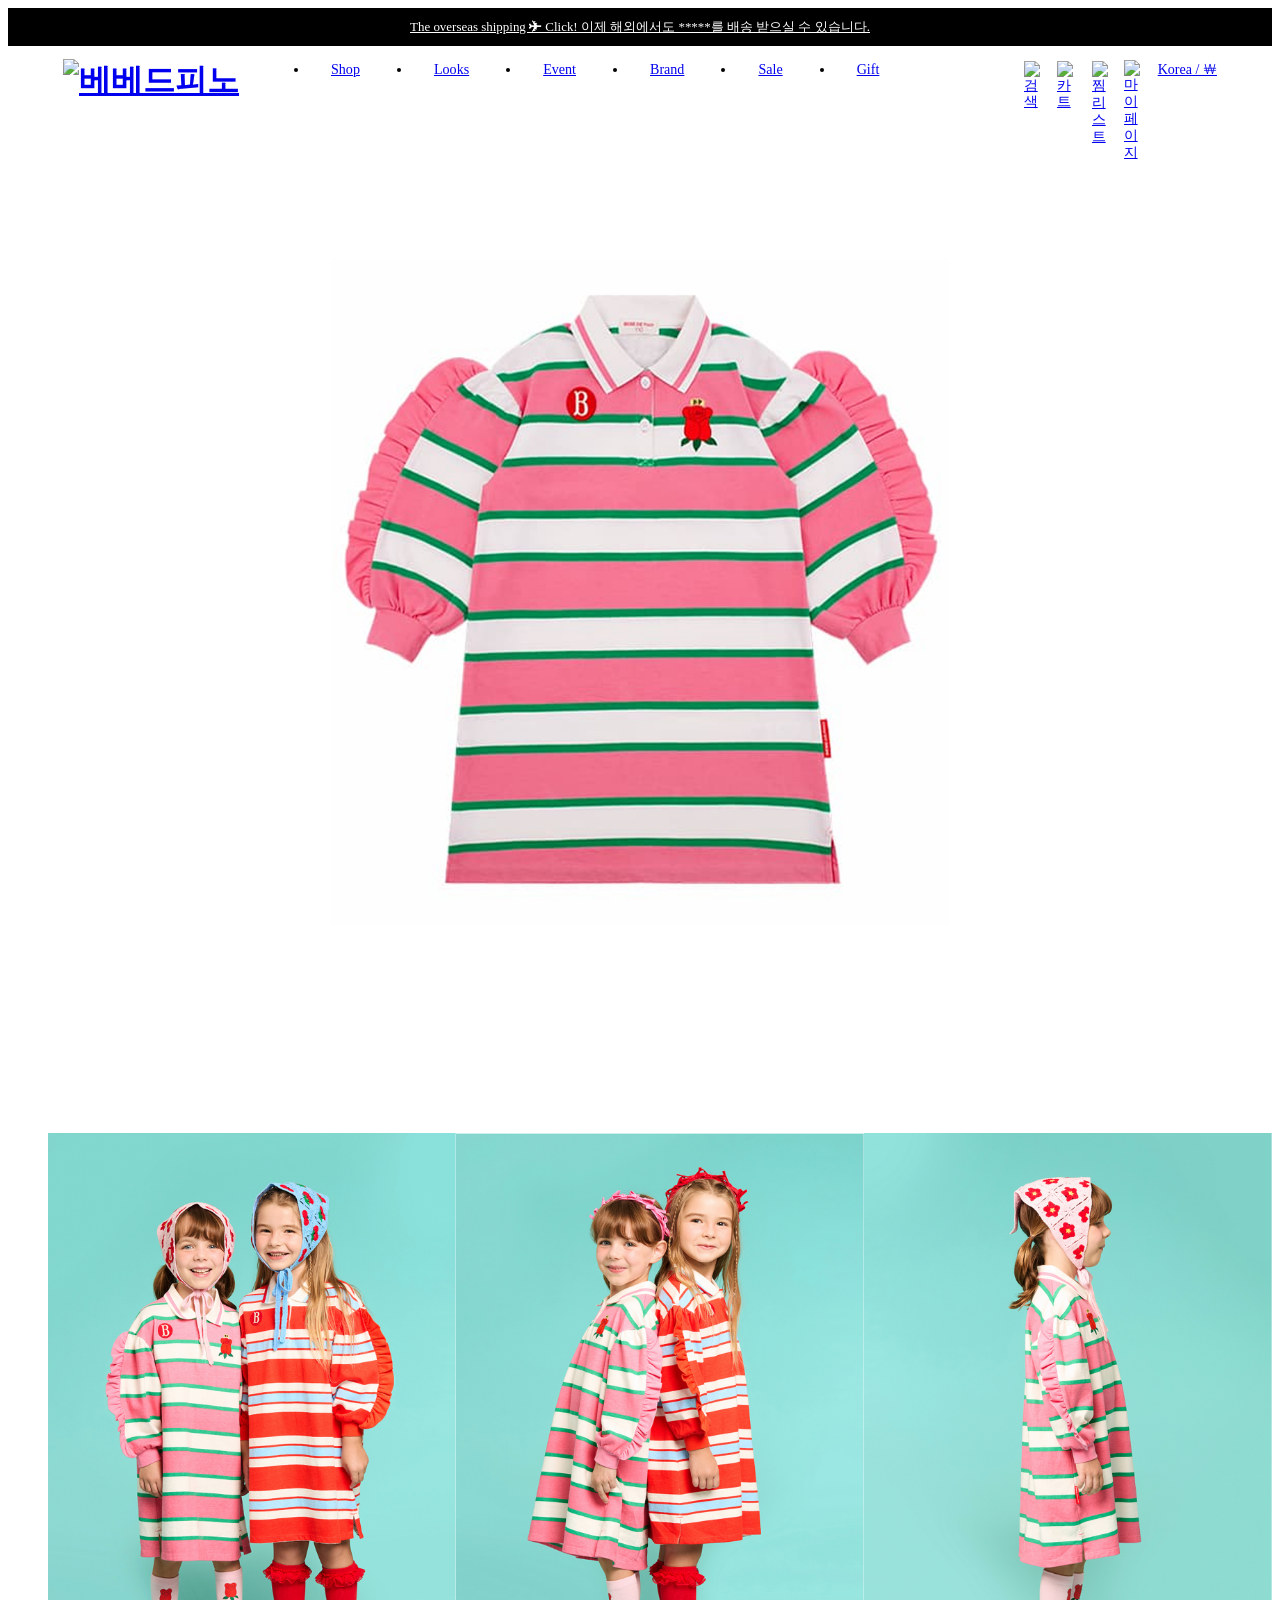
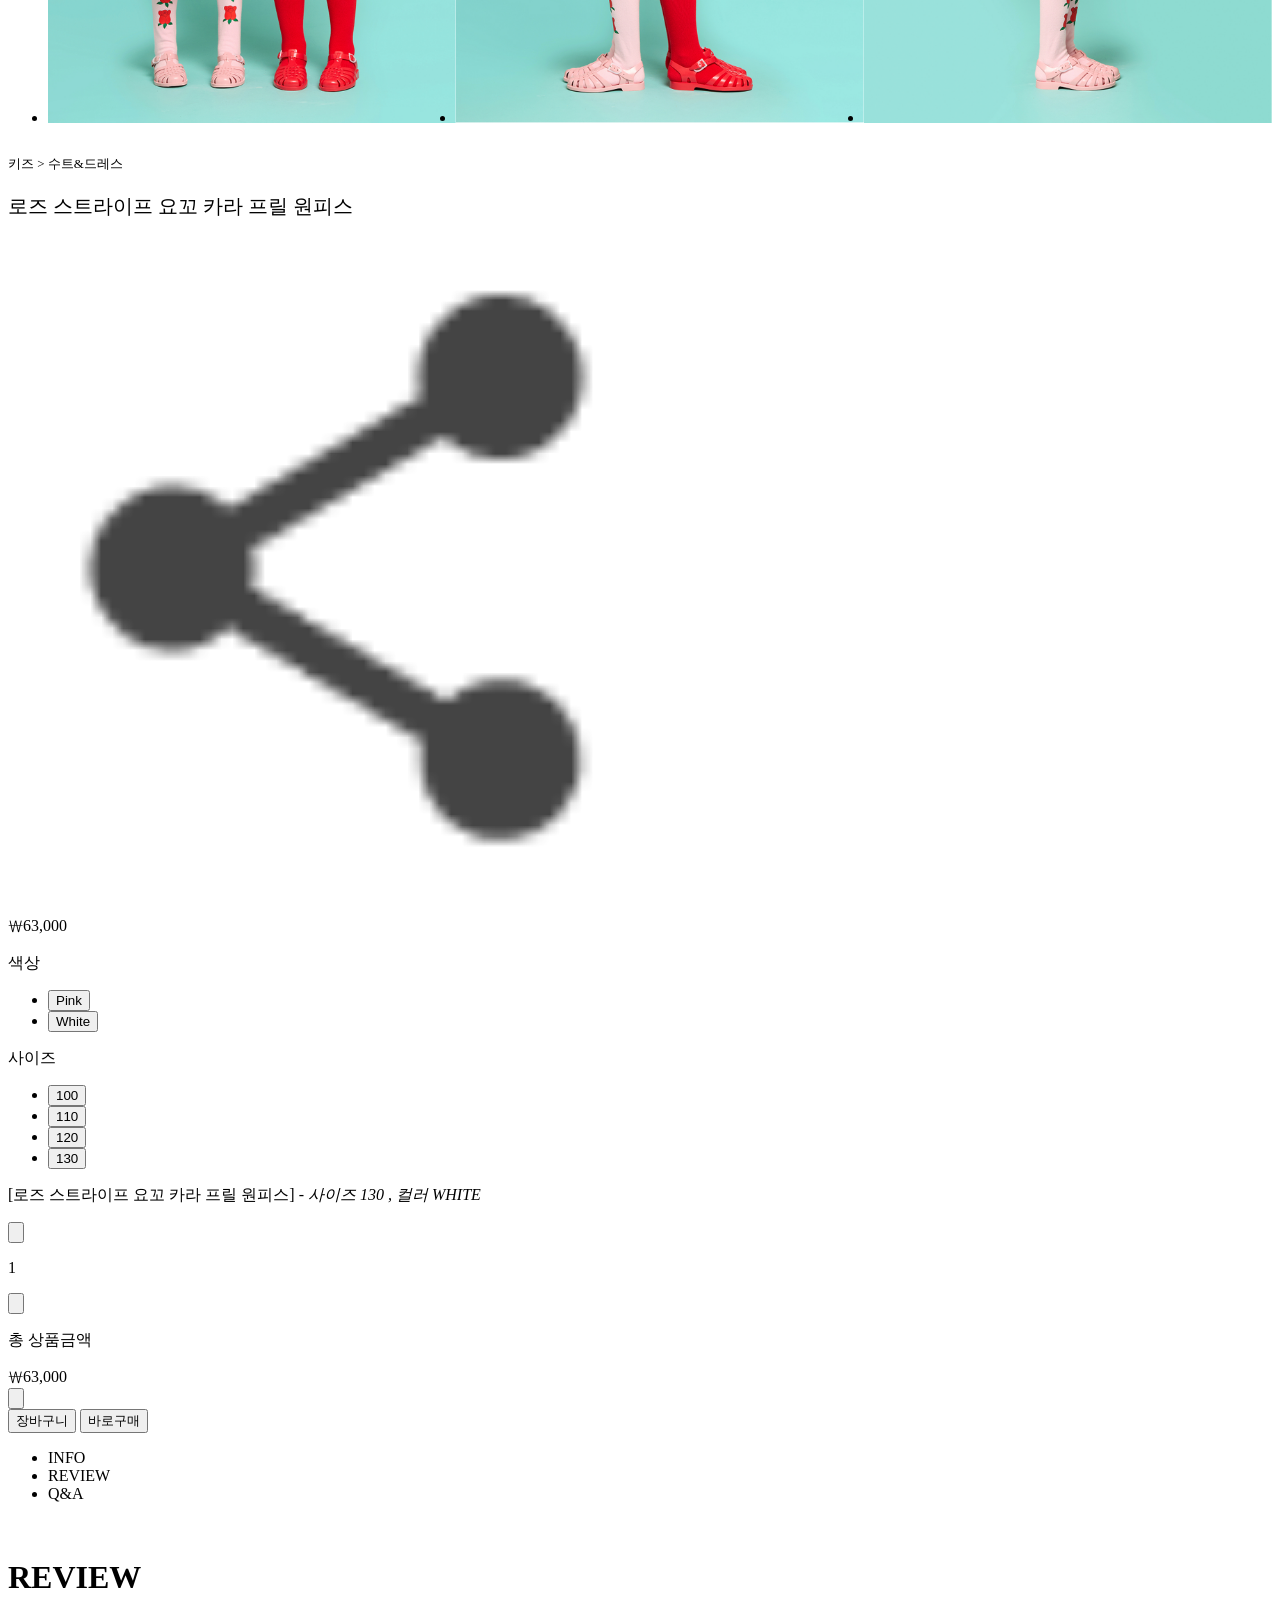
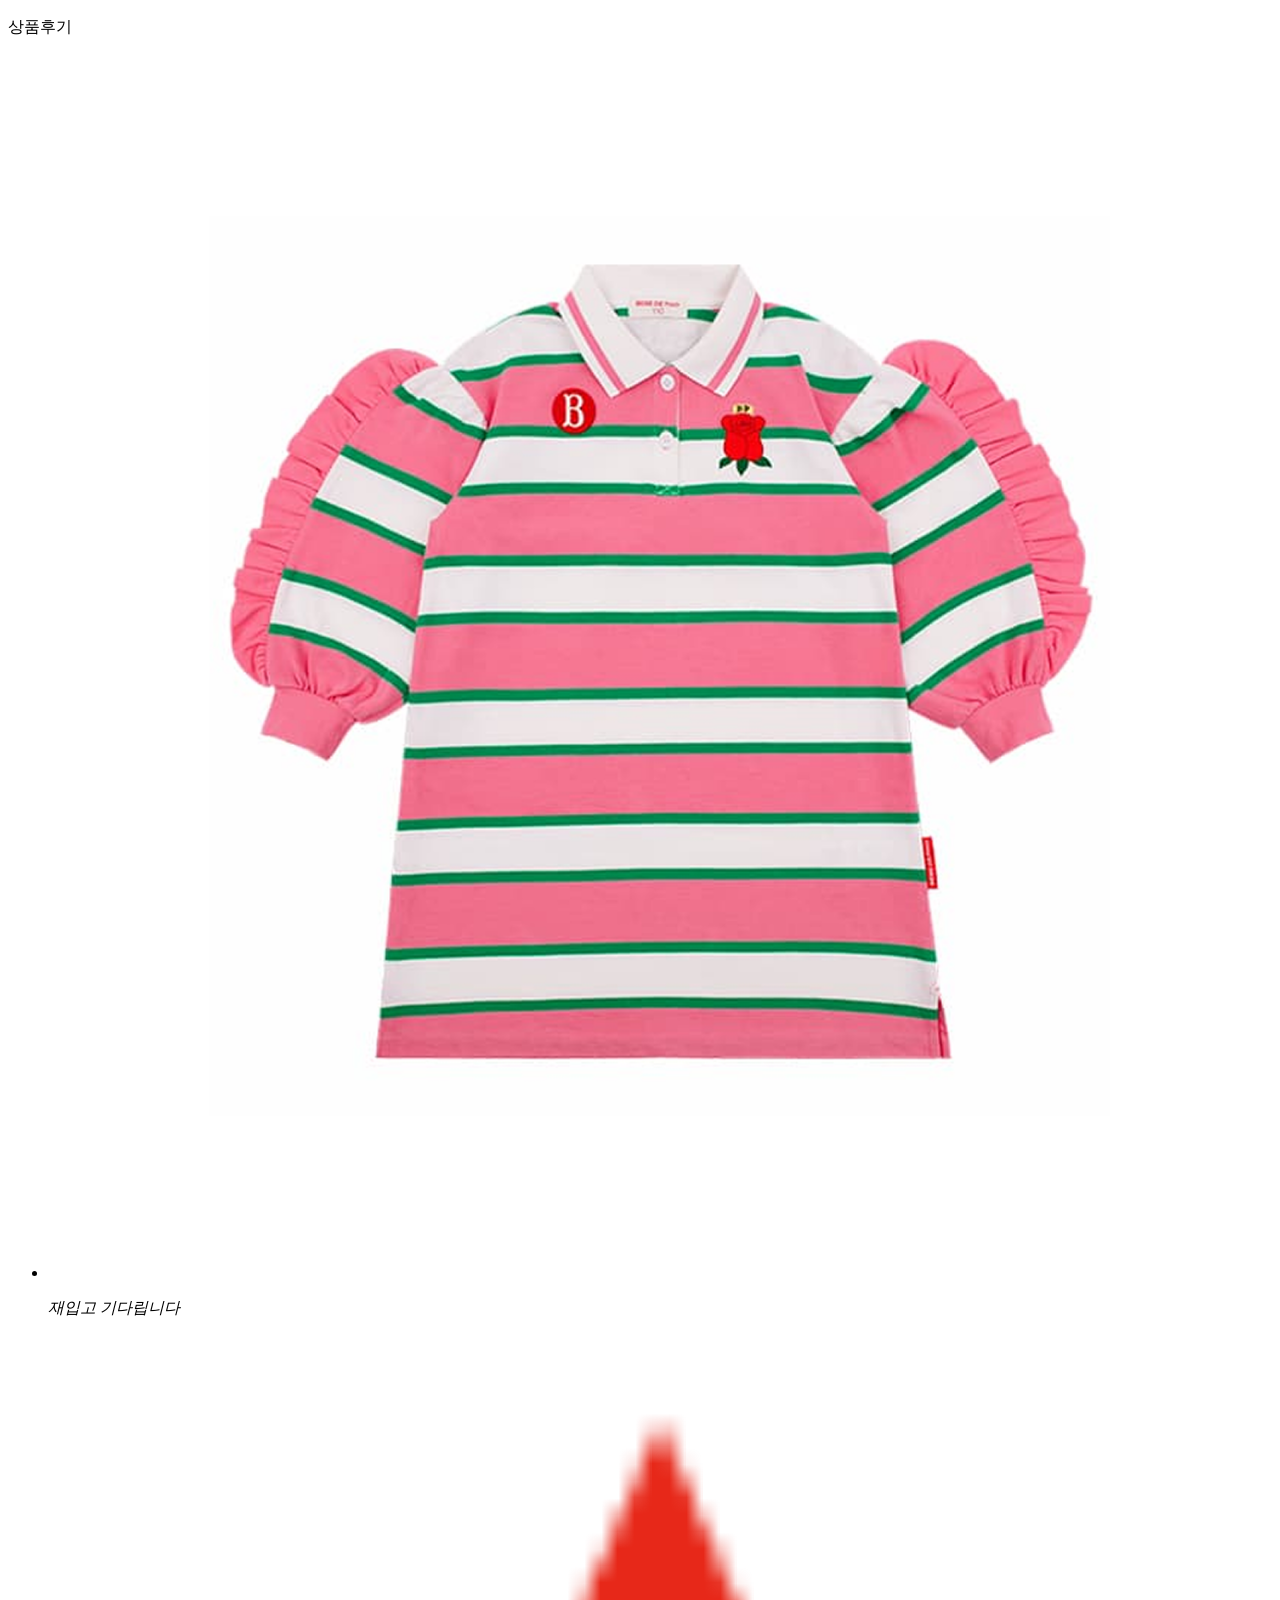
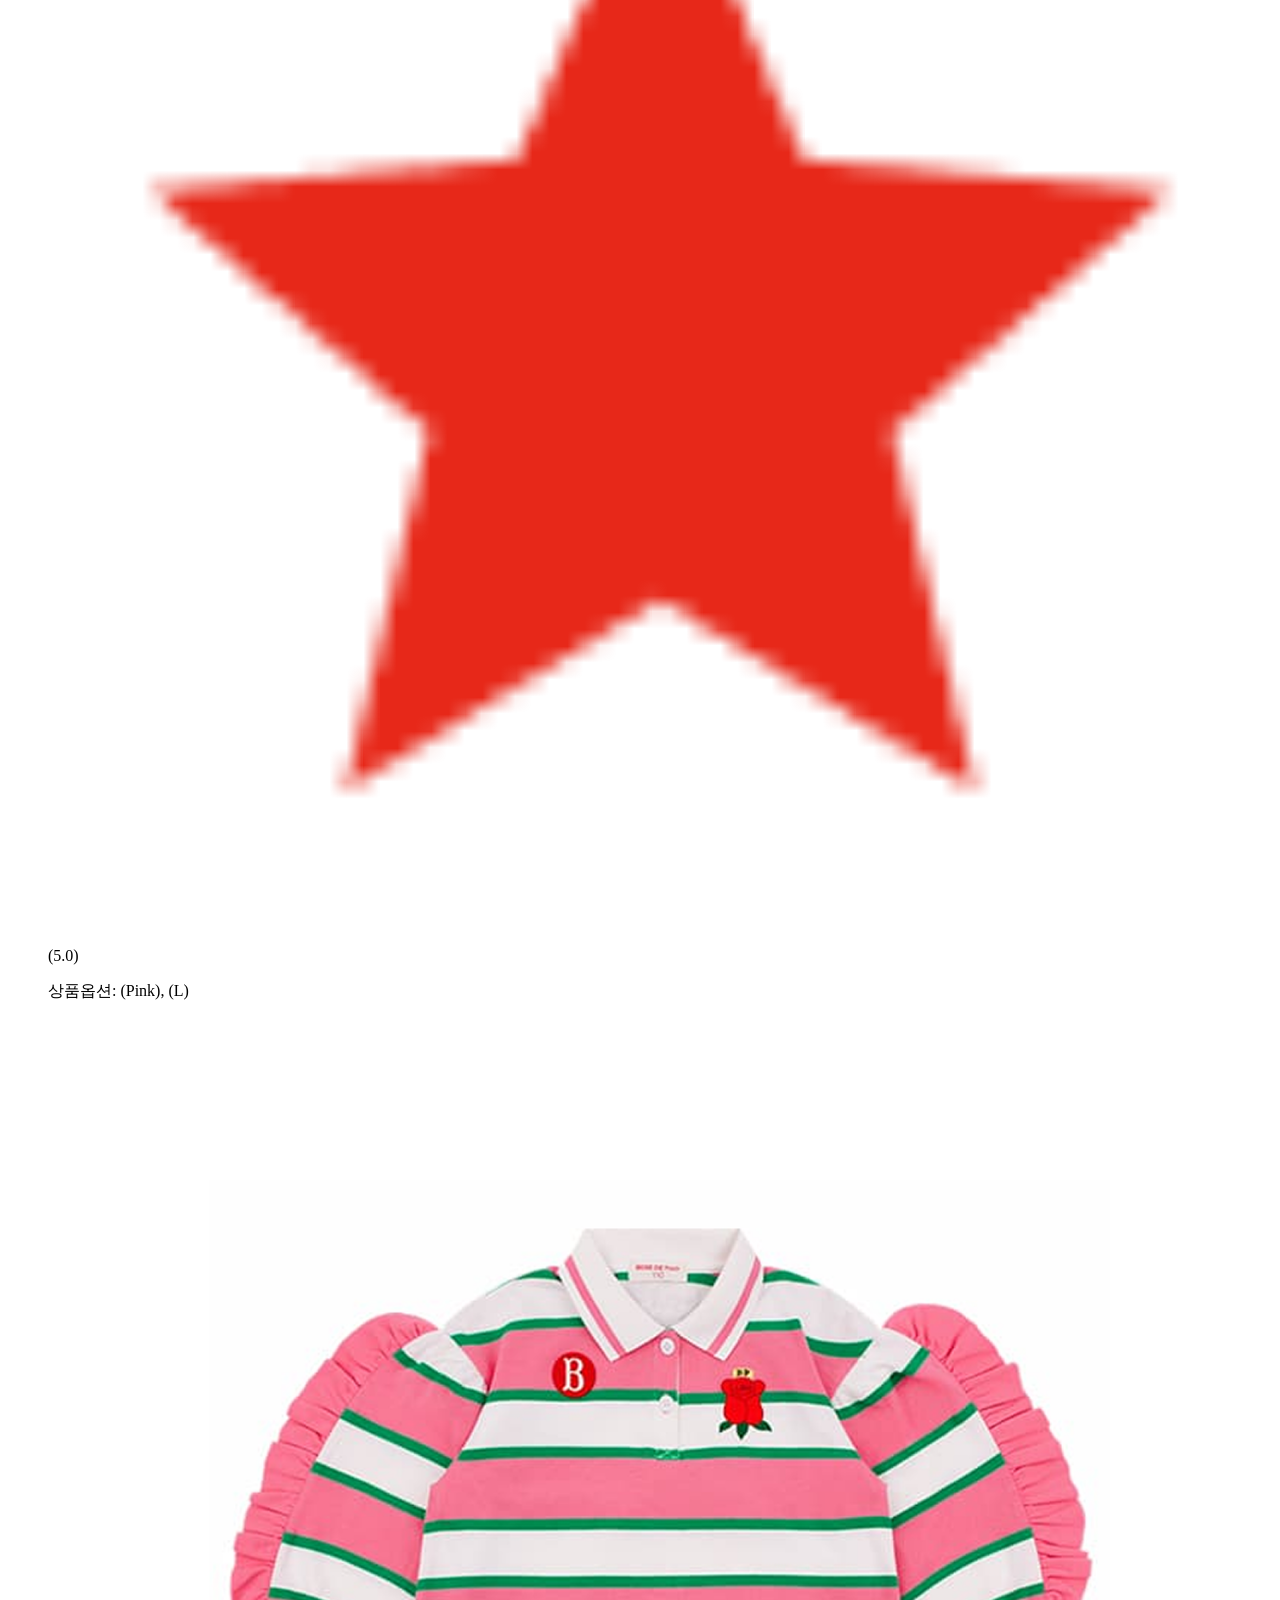
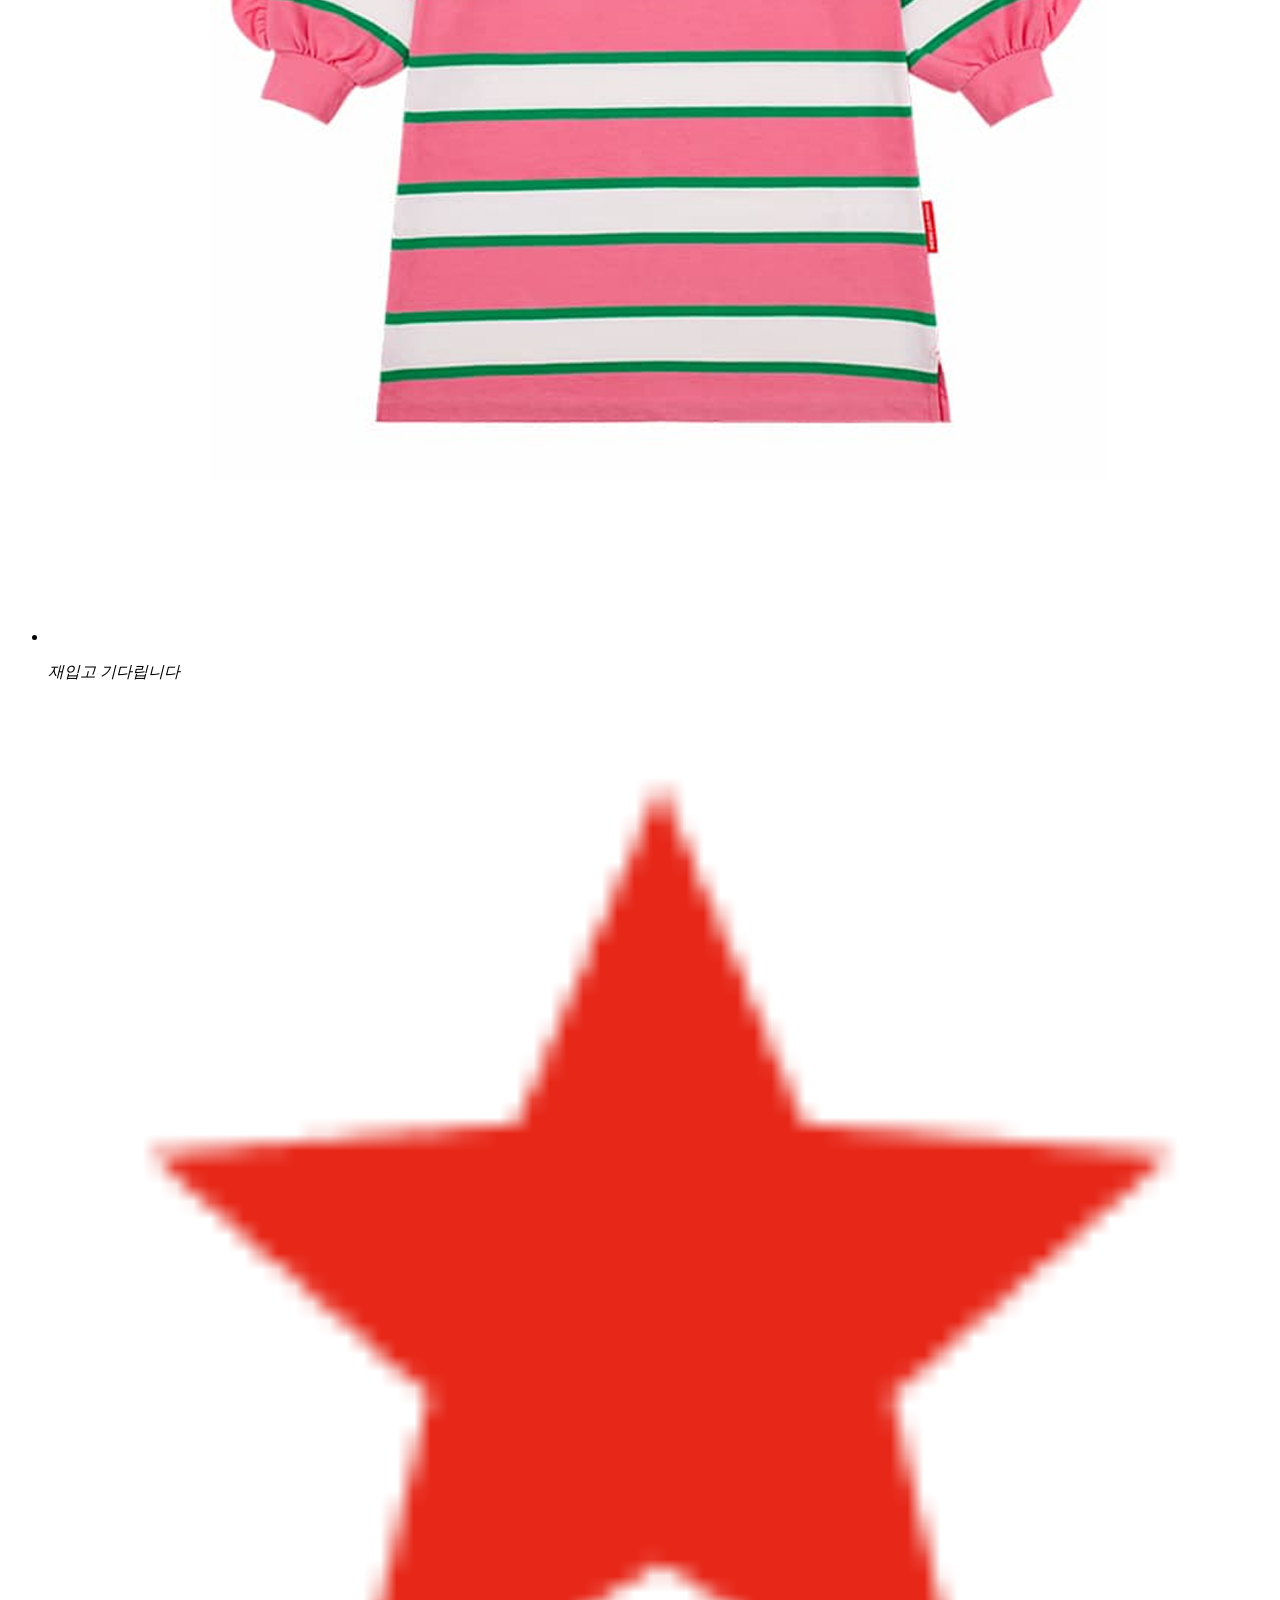
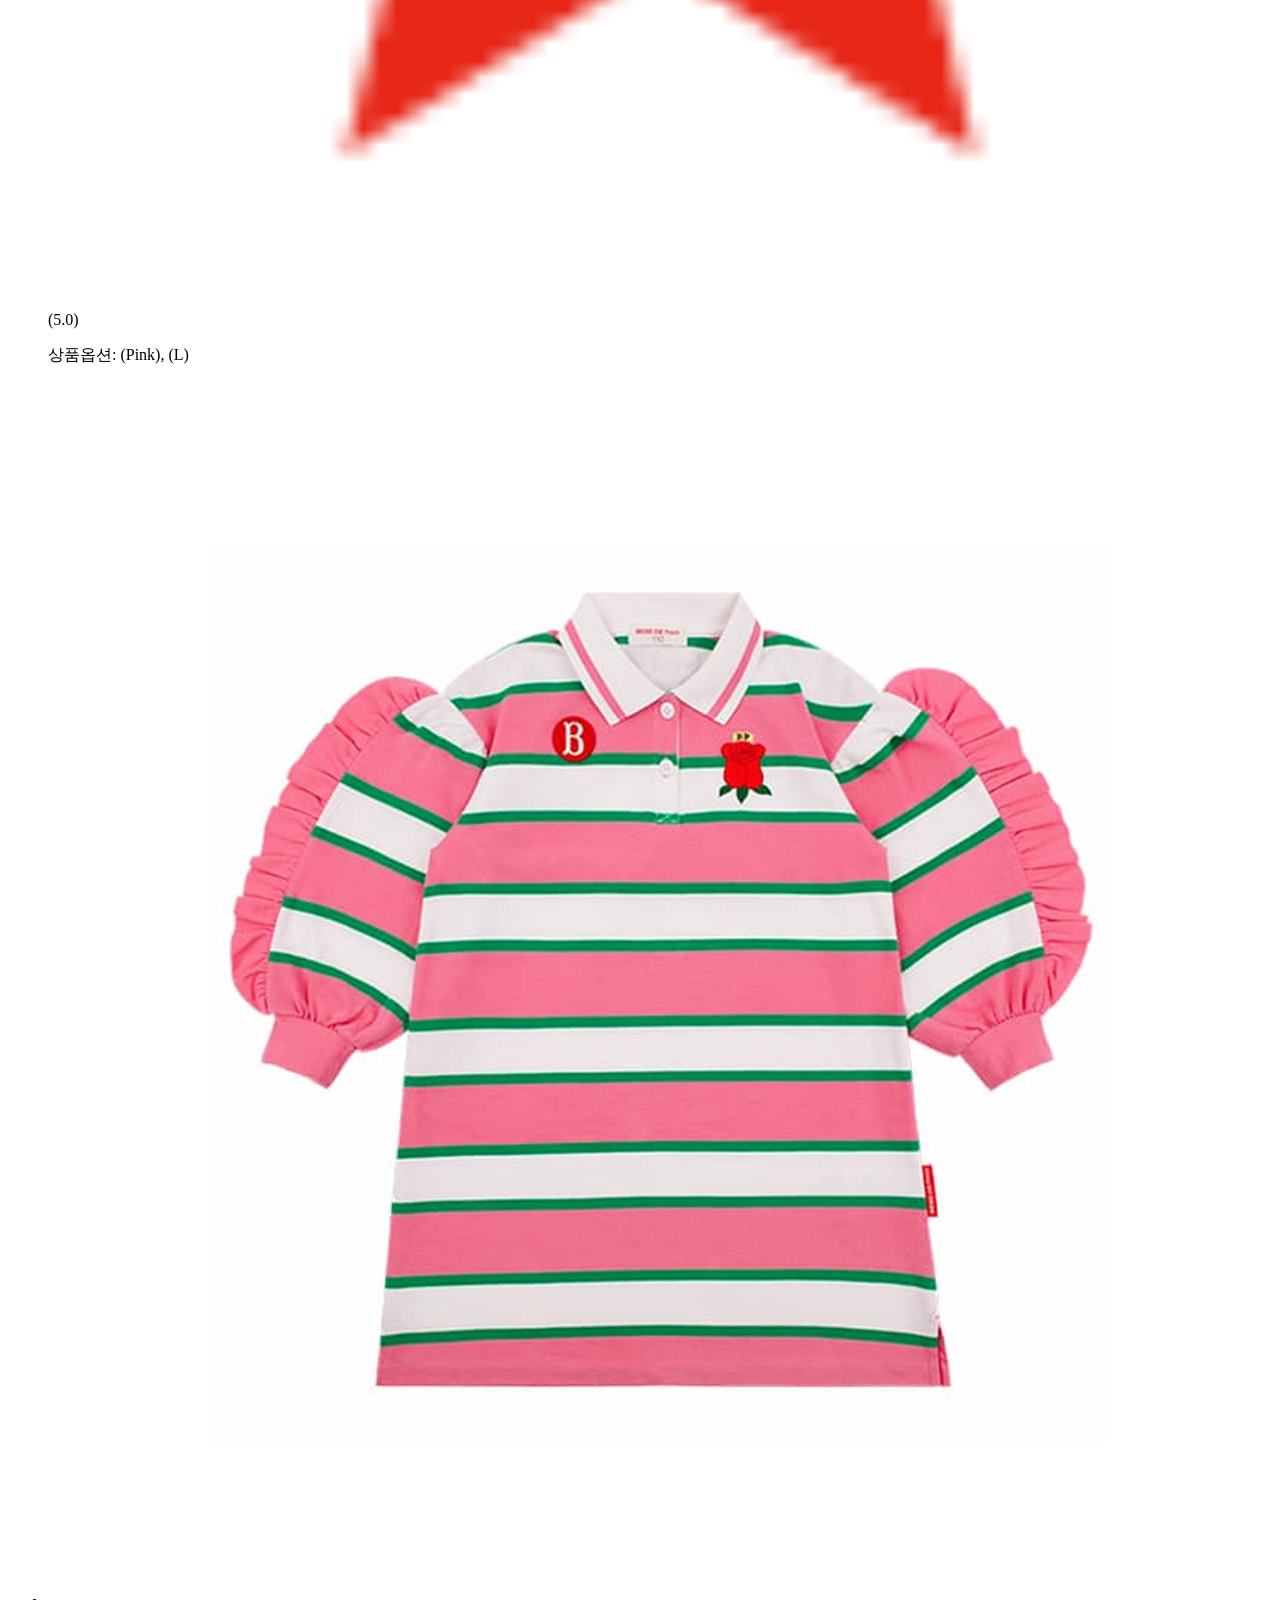
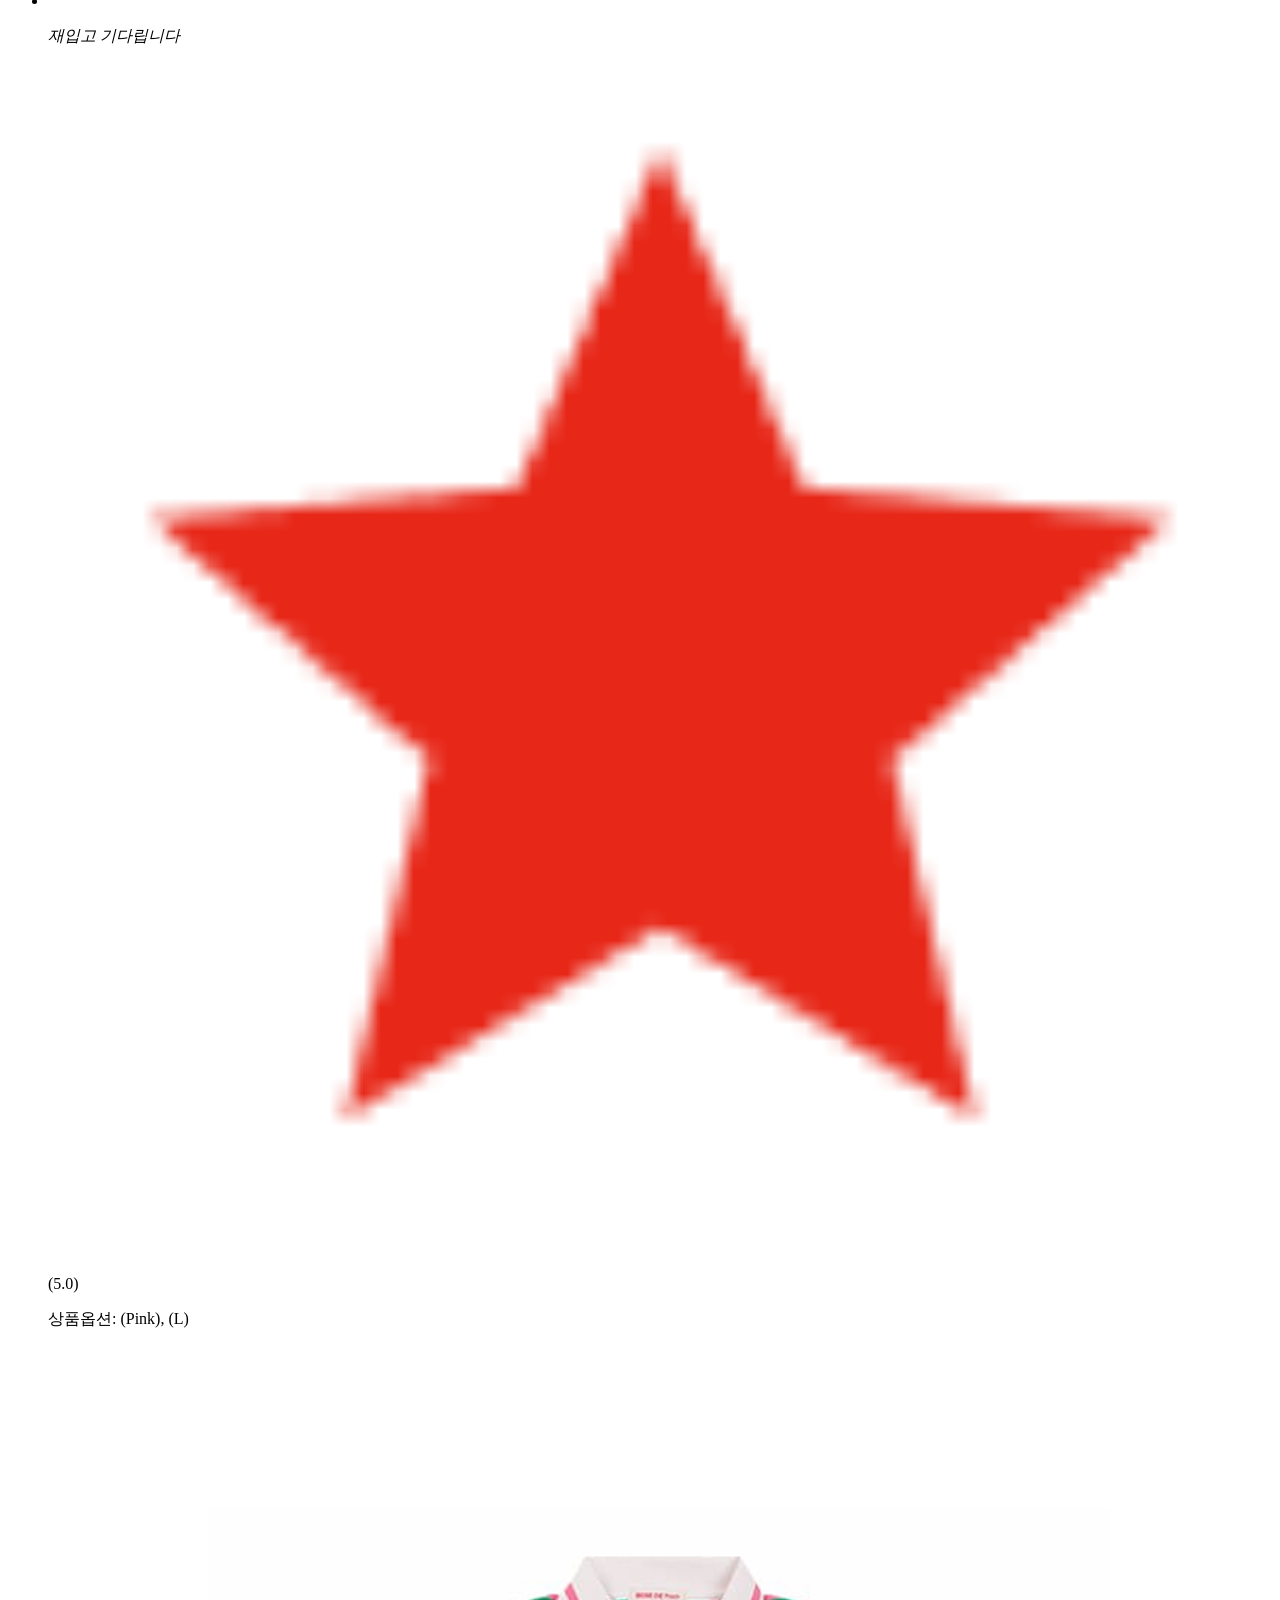
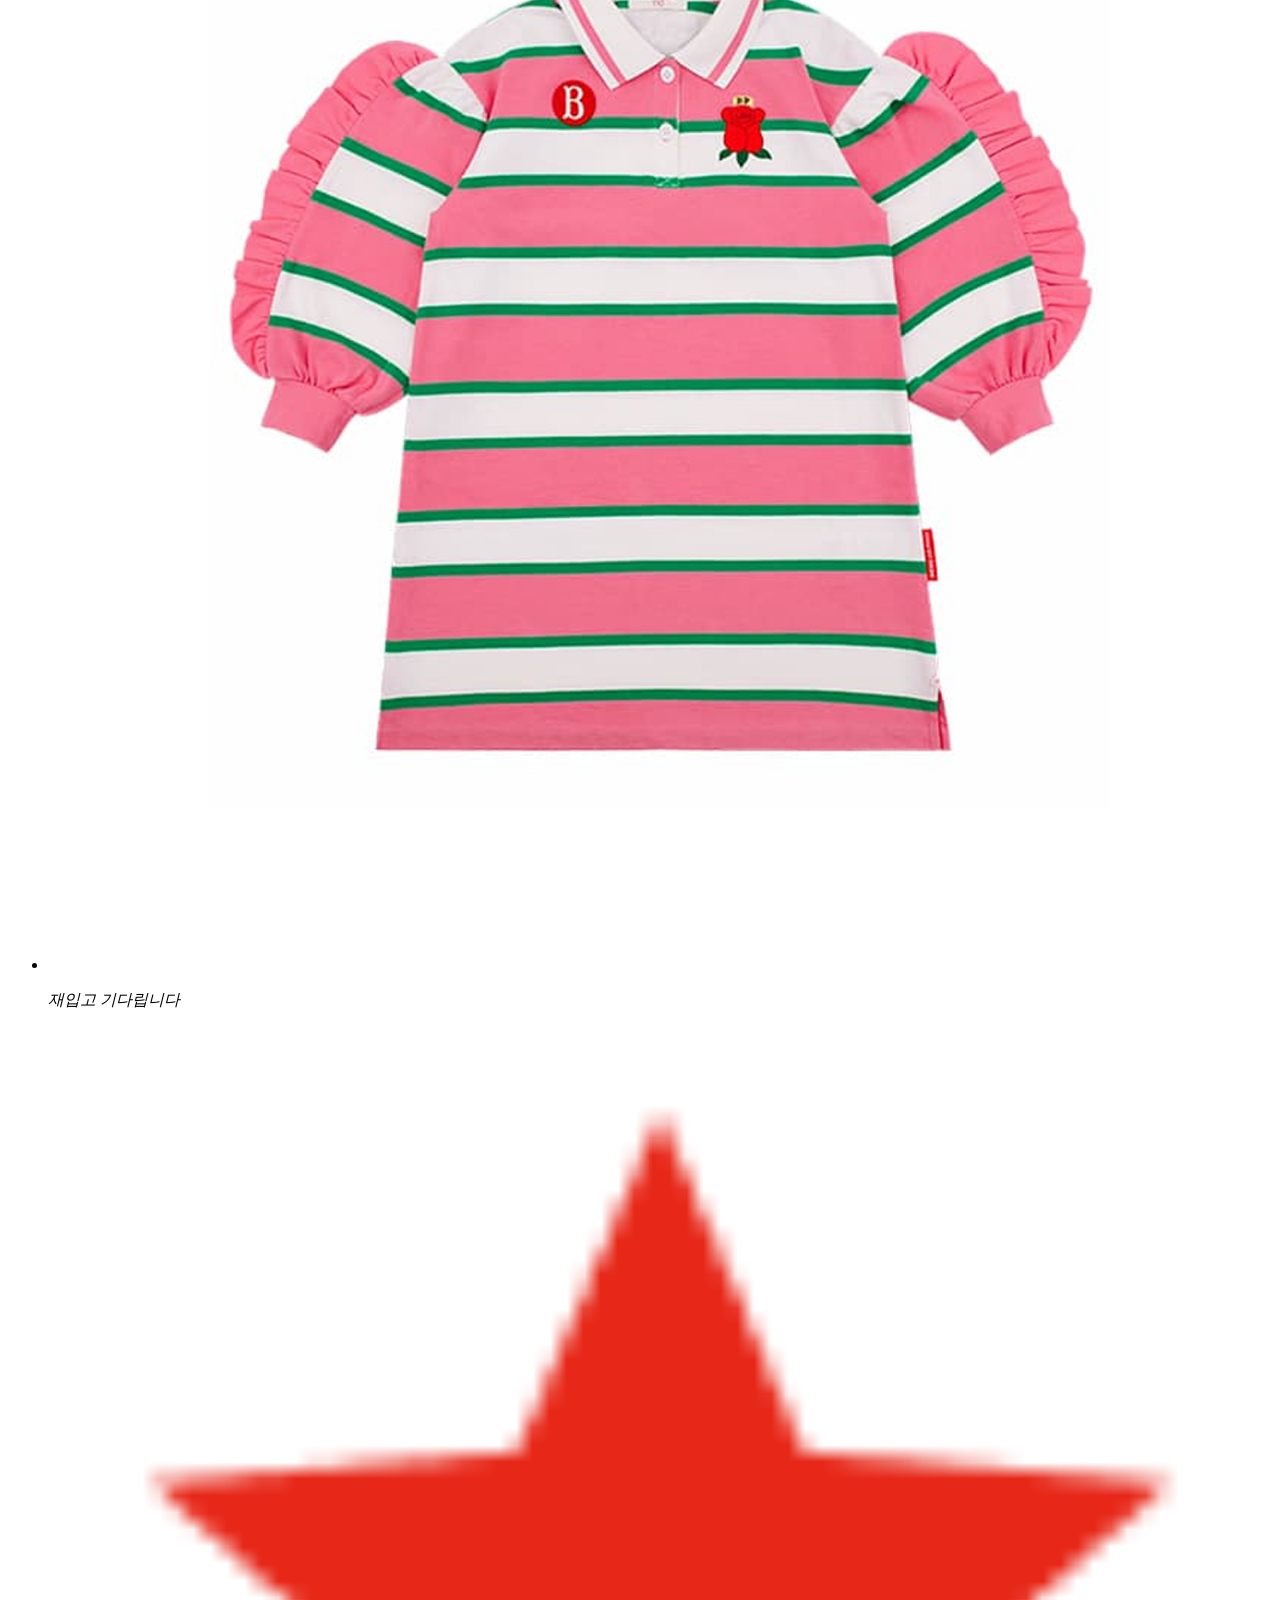
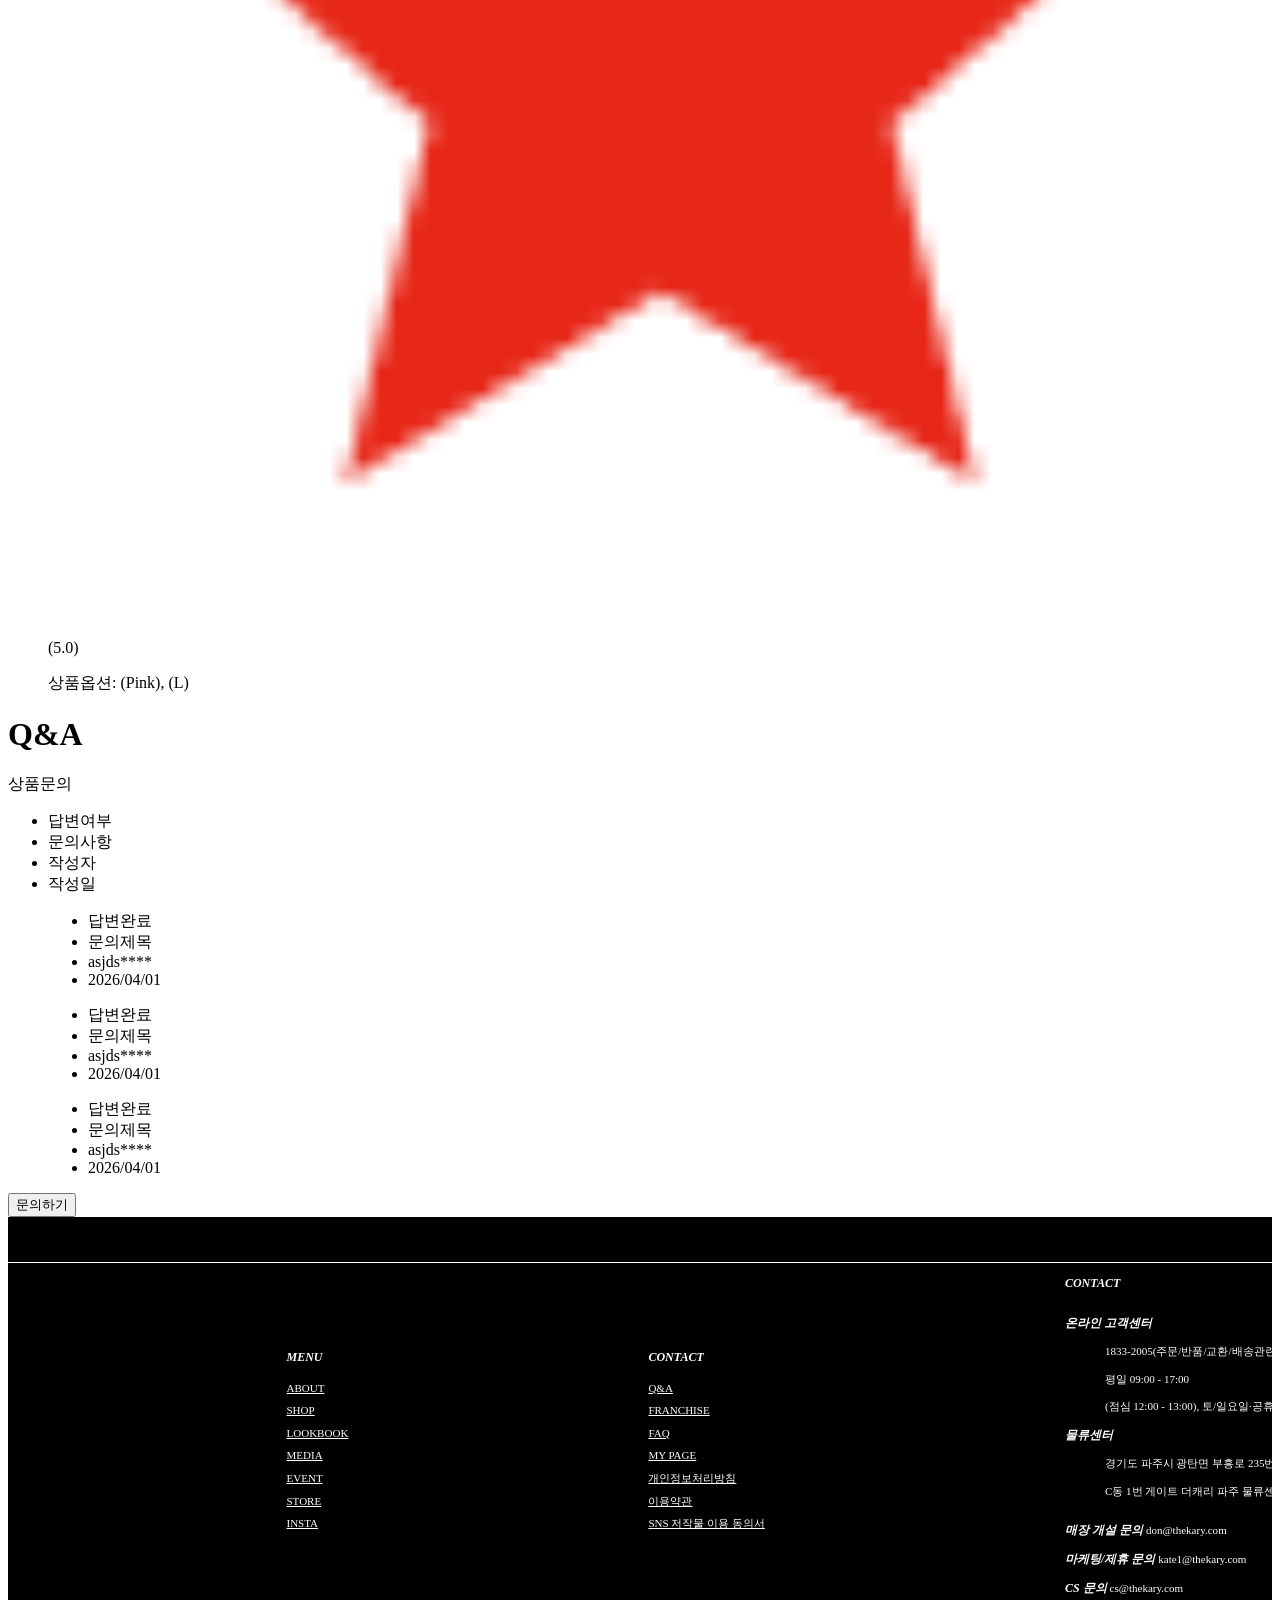
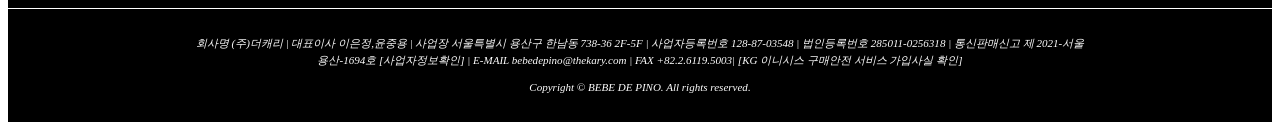
==== product.html @ 8bb287a3 "0417 am" ====
<!DOCTYPE html>
<html lang="ko">
<head>
    <meta charset="UTF-8">
    <meta name="description" content="설렘과 행복 가득한 동화 같은 브랜드.">
    <meta name="keywords" content="아동복, 아기옷, 유아복, 아이들옷, 아이들 유행">
    <link rel="shortcut icon" href="./img/common/logo_r.png" type="image/x-icon">
    <meta name="viewport" content="width=device-width, initial-scale=1.0">
    <title> (포트폴리오) | BxBx Dx xIxO</title>
    <!-- 플러그인, 웹글꼴 연결 -->
    <!-- 개별 사용자 디자인 파일 -->
    <!--swiper 필수 css cdn 연결-->
    <link rel="stylesheet" href="https://unpkg.com/swiper/swiper-bundle.css">
    <link rel="stylesheet" href="https://unpkg.com/swiper/swiper-bundle.min.css">
    <!--swiper 필수 JS cdn 연결-->
    <script src="https://unpkg.com/swiper/swiper-bundle.js"></script>
    <script src="https://unpkg.com/swiper/swiper-bundle.min.js"></script>
    <link rel="stylesheet" href="./styles/reset.css">
    <link rel="stylesheet" href="./styles/common.css">
    <link rel="stylesheet" href="./styles/product.css">
    <link rel="stylesheet" href="./styles/responsive.css">
    <script src="./scripts/common.js" defer></script>
    <script src="./scripts/product.js" defer></script>
</head>
<body>
    <div class="tie_bnr">
        <a href="#">The overseas shipping ✈ Click! 이제 해외에서도 *****를 배송 받으실 수 있습니다.</a>
    </div>
    <div id="wrap">
        <header>
            <div class="top_bnr">
                <div class="bnr_left">
                    <h1>
                        <a href="#" class="bblogo">
                            <img src="./img/common/bb_logo_blk.svg" alt="베베드피노">
                        </a>
                    </h1>
                    <ul class="nav">
                        <li><a href="#" class="navmain">Shop</a>
                            <ul class="lnb_depth">
                                <li><a href="#">신상품</a></li>
                                <li><a href="#">베스트</a></li>
                                <li><a href="#">콜라보레이션</a></li>
                                <li><a href="#">에디션</a></li>
                                <li><a href="#">웨어</a>
                                    <ul class="lnb_depth_2">
                                        <li><a href="#">신생아</a></li>
                                        <li><a href="#">베이비</a></li>
                                        <li><a href="#">키즈</a></li>
                                    </ul>
                                </li>
                                <li><a href="#">언더웨어</a></li>
                                <li><a href="#">액세서리</a></li>
                                <li><a href="#">리빙</a></li>
                            </ul>
                        </li>
                        <li><a href="#" class="navmain">Looks</a>
                            <ul class="lnb_depth">
                                <li><a href="#">룩북</a></li>
                                <li><a href="#">영상</a></li>
                                <li><a href="#">미디어</a>
                                    <ul class="lnb_depth_2">
                                        <li><a href="#">뉴스</a></li>
                                        <li><a href="#">매거진</a></li>
                                        <li><a href="#">이슈</a></li>
                                        <li><a href="#">베피스타일</a></li>
                                    </ul>
                                </li>
                            </ul>
                        </li>
                        <li><a href="#" class="navmain">Event</a>
                            <ul class="lnb_depth">
                                <li><a href="#">바로가기<span><img src="./img/common/link.svg" alt=""></span></a></li>
                            </ul>
                        </li>
                        <li><a href="#" class="navmain">Brand</a>
                            <ul class="lnb_depth">
                                <li><a href="#">브랜드 소개</a></li>
                                <li><a href="#">매장</a></li>
                            </ul>
                        </li>
                        <li><a href="#" class="navmain">Sale</a>
                            <ul class="lnb_depth">
                                <li><a href="#">시즌 상품</a></li>
                                <li><a href="#">아울렛</a></li>
                            </ul>
                        </li>
                        <li><a href="#" class="navmain">Gift</a>
                            <ul class="lnb_depth">
                                <li><a href="#">사은품</a></li>
                                <li><a href="#">선물하세요</a></li>
                            </ul>
                        </li>
                    </ul>
                </div>
                <div class="bnr_right">
                    <a href="#"><img src="./img/common/bnr_search.png" alt="검색"></a>
                    <a href="#"><img src="./img/common/bnr_cart.png" alt="카트"></a>
                    <a href="#"><img src="./img/common/bnr_wish.png" alt="찜리스트"></a>
                    <a href="#"><img src="./img/common/bnr_profile.png" alt="마이페이지"></a>
                    <a href="#">Korea / ￦</a>
                </div>
            </div>
            <div class="sub_bg"></div><!-- 서브가 나타날때 함께 나타나는 배경 -->
        </header>
        <main>
            <div id="salewrap">
                <div class="sale_imgzone">
                    <a href="#" class="main_img"><img src="./img/sub/main_01.png" alt=""></a>
                    <ul class="sub_imgzone">
                        <li><a href="#"><img src="./img/sub/main_02.png" alt=""></a></li>
                        <li><a href="#"><img src="./img/sub/main_03.png" alt=""></a></li>
                        <li><a href="#"><img src="./img/sub/main_04.png" alt=""></a></li>
                    </ul>
                </div>
                <div class="sale_info">
                    <p class="p_cate">키즈 > 수트&드레스</p>
                    <div class="prod_info">
                        <div class="p_name_link">
                            <p>로즈 스트라이프 요꼬 카라 프릴 원피스</p>
                            <a href="#" class="share_link"><img src="./img/sub/shr.png" alt="공유하기"></a>
                        </div>
                        <p class="p_price">₩63,000</p>
                    </div>
                    <div class="opt_zone">
                        <div class="color_size">
                            <div class="color">
                                <p>색상</p>
                                <ul class="color_btn">
                                    <li><button type="button">Pink</button></li>
                                    <li><button type="button" class="active">White</button></li>
                                </ul>
                            </div>
                            <div class="size">
                                <p>사이즈</p>
                                <ul class="size_btn">
                                    <li><button type="button">100</button></li>
                                    <li><button type="button">110</button></li>
                                    <li><button type="button">120</button></li>
                                    <li><button type="button" class="active">130</button></li>
                                </ul>
                            </div>
                        </div>
                        <div class="select">
                            <div class="select_grey">
                                <p>[로즈 스트라이프 요꼬 카라 프릴 원피스] - <em>사이즈 130 , 컬러 WHITE</em></p>
                                <div class="select_box">
                                    <button type="button"><img src="" alt=""></button>
                                    <p>1</p>
                                    <button type="button"><img src="" alt=""></button>
                                </div>
                            </div>
                            <div class="select_sum">
                                <p>총 상품금액</p>
                                <span class="price_sum">₩63,000</span>
                            </div>
                        </div>
                        <div class="btn_wrap">
                            <div class="btn_row">
                                <button type="button" class="wish"><img src="" alt=""></button>
                                <div class="cart_buy">
                                    <button type="button" class="cart">장바구니</button>
                                    <button type="button" class="buy">바로구매</button>
                                </div>
                            </div>
                        </div>
                    </div>
                </div>
            </div>
            <nav>
                <ul class="p_info">
                    <li>INFO</li>
                    <li>REVIEW</li>
                    <li>Q&A</li>
                </ul>
            </nav>
            <div id="p_long_img">
                <img src="" alt="">
                <img src="" alt="">
            </div>
            <div class="sub_wrap" id="review">
                <div class="sub_part">
                    <div class="title">
                        <h1>REVIEW</h1>
                        <p>상품후기</p>
                    </div>
                    <div class="contents">
                        <ul class="r_list"> <!-- 리뷰샘플 -->
                            <li>
                                <a href="#" class="rev_more"><img src="./img/sub/rev.png" alt="구매상품"></a>
                                <div class="rev_cont">
                                    <div class="rev">
                                        <p>
                                            <em>재입고 기다립니다</em>
                                            <img src="./img/sub/star.png" alt="별점">
                                            <span>(5.0)</span>
                                        </p>
                                    </div>
                                    <p class="rev_optin">상품옵션: (Pink), (L)</p>
                                </div>
                            </li>
                            <li>
                                <a href="#" class="rev_more"><img src="./img/sub/rev.png" alt="구매상품"></a>
                                <div class="rev_cont">
                                    <div class="rev">
                                        <p>
                                            <em>재입고 기다립니다</em>
                                            <img src="./img/sub/star.png" alt="별점">
                                            <span>(5.0)</span>
                                        </p>
                                    </div>
                                    <p class="rev_optin">상품옵션: (Pink), (L)</p>
                                </div>
                            </li>
                            <li>
                                <a href="#" class="rev_more"><img src="./img/sub/rev.png" alt="구매상품"></a>
                                <div class="rev_cont">
                                    <div class="rev">
                                        <p>
                                            <em>재입고 기다립니다</em>
                                            <img src="./img/sub/star.png" alt="별점">
                                            <span>(5.0)</span>
                                        </p>
                                    </div>
                                    <p class="rev_optin">상품옵션: (Pink), (L)</p>
                                </div>
                            </li>
                            <li>
                                <a href="#" class="rev_more"><img src="./img/sub/rev.png" alt="구매상품"></a>
                                <div class="rev_cont">
                                    <div class="rev">
                                        <p>
                                            <em>재입고 기다립니다</em>
                                            <img src="./img/sub/star.png" alt="별점">
                                            <span>(5.0)</span>
                                        </p>
                                    </div>
                                    <p class="rev_optin">상품옵션: (Pink), (L)</p>
                                </div>
                            </li>
                        </ul>
                    </div>
                </div>
            </div>
            <div class="sub_wrap" id="qna">
                <div class="sub_part">
                    <div class="title">
                        <h1>Q&A</h1>
                        <p>상품문의</p>
                    </div>
                    <div class="contents">
                        <dl class="qna_table">
                            <dt>
                                <ul class="qna_dt">
                                    <li>답변여부</li>
                                    <li>문의사항</li>
                                    <li>작성자</li>
                                    <li>작성일</li>
                                </ul>
                            </dt>
                            <dd>
                                <ul class="qna_dd">
                                    <li>답변완료</li>
                                    <li>문의제목</li>
                                    <li>asjds****</li>
                                    <li>2026/04/01</li>
                                </ul>
                            </dd>
                            <dd>
                                <ul class="qna_dd">
                                    <li>답변완료</li>
                                    <li>문의제목</li>
                                    <li>asjds****</li>
                                    <li>2026/04/01</li>
                                </ul>
                            </dd>
                            <dd>
                                <ul class="qna_dd">
                                    <li>답변완료</li>
                                    <li>문의제목</li>
                                    <li>asjds****</li>
                                    <li>2026/04/01</li>
                                </ul>
                            </dd>
                        </dl>
                        <button type="button" id="write_btn">문의하기</button>
                    </div>
                </div>
            </div>
        </main>
        <footer>
            <div class="line_zone">
                <div class="logozone">
                    <a href="#"><img src="./img/common/bottom_logo_w.png" alt="베베드피노"></a>
                </div>
                <div class="f_line"></div>
                <div class="f_menu">
                    <p><em>MENU</em></p>
                    <div class="f_bundle">
                        <a href="#">ABOUT</a>
                        <a href="#">SHOP</a>
                        <a href="#">LOOKBOOK</a>
                        <a href="#">MEDIA</a>
                        <a href="#">EVENT</a>
                        <a href="#">STORE</a>
                        <a href="#">INSTA</a>
                    </div>
                </div>
                <div class="f_line"></div>
                <div class="f_contact">
                    <p><em>CONTACT</em></p>
                    <div class="f_bundle">
                        <a href="#">Q&A</a>
                        <a href="#">FRANCHISE</a>
                        <a href="#">FAQ</a>
                        <a href="#">MY PAGE</a>
                        <a href="#">개인정보처리방침</a>
                        <a href="#">이용약관</a>
                        <a href="#">SNS 저작물 이용 동의서</a>
                    </div>
                </div>
                <div class="f_line"></div>
                <div class="f_customer">
                    <p><em>CONTACT</em></p>
                    <div class="f_bundle">
                        <div class="c_center">
                            <dl class="center_o">
                                <dt><em>온라인 고객센터</em></dt>
                                <dd><p>1833-2005(주문/반품/교환/배송관련)</p></dd>
                                <dd><p>평일 09:00 - 17:00</p></dd>
                                <dd><p>(점심 12:00 - 13:00), 토/일요일·공휴일 휴무</p></dd>
                            </dl>
                            <dl class="center_m">
                                <dt><em>물류센터</em></dt>
                                <dd><p>경기도 파주시 광탄면 부흥로 235번길 146</p></dd>
                                <dd><p>C동 1번 게이트 더캐리 파주 물류센터</p></dd>
                            </dl>
                        </div>
                        <div class="c_cs">
                            <p><em>매장 개설 문의 </em>don@thekary.com</p>
                            <p><em>마케팅/제휴 문의 </em>kate1@thekary.com</p>
                            <p><em>CS 문의 </em>cs@thekary.com</p>
                        </div>
                    </div>
                </div>
            </div>
            <address>
                <p>회사명 (주)더캐리 | 대표이사 이은정,윤중용 | 사업장 서울특별시 용산구 한남동 738-36 2F-5F | 사업자등록번호 128-87-03548 | 법인등록번호 285011-0256318 | 통신판매신고 제 2021-서울용산-1694호 [사업자정보확인] | E-MAIL bebedepino@thekary.com | FAX +82.2.6119.5003| [KG 이니시스 구매안전 서비스 가입사실 확인]</p>
                <p>Copyright © BEBE DE PINO. All rights reserved.</p>
            </address>
        </footer>
    </div>
</body>
</html>
---- styles/common.css ----
#wrap {}
#wrap * {
    transition: all 0.3s; /* 크기변형 애니메이션 부드럽게 */
}
/* -------------------------------------------------띠배너 */
.tie_bnr {
    background-color: #000000;
    width: 100%;
    text-align: center;
    padding: 9.25px 0;
}
.tie_bnr a {
    font-size: 0.81rem;
    color: white;
}
/* -------------------------------------------------메인~헤더 */
#wrap {}
#wrap header {}
#wrap header .sub_bg {
    display: none;
    position: absolute; z-index: 800;
    background-color: #fcfcfc;
    width: 100%; height: 440px;
}
#wrap header .top_bnr {
    display: flex; flex-flow: row nowrap;
    justify-content:space-between; align-items: center;
    height: 48px;
    background-color: rgba(255, 255, 255, 0.7);
    padding: 0 55px;
    position: relative; z-index: 999;
}
#wrap header .top_bnr .bnr_left {
    display: flex; flex-flow: row nowrap;
    justify-content:space-between; align-items:center;
    gap:30px;
}
#wrap header .top_bnr .bnr_left h1 {
    width: 176px; height: 22px;
}
#wrap header .top_bnr .bnr_left h1 .bblogo {}
#wrap header .top_bnr .bnr_left h1 .bblogo img {width: 100%;}
#wrap header .top_bnr .bnr_left .nav {
    display: flex; flex-flow: row nowrap;
    justify-content:space-between; align-items:start;
    font-size: 0.88rem; line-height: 1.2; font-weight: 500;
    gap: 30px;
    position: relative; top:0;
}
#wrap header .top_bnr .bnr_left .nav li {
    text-align:left;
}
#wrap header .top_bnr .bnr_left .nav li .navmain {
    padding: 20px 22px;
}
#wrap header .top_bnr .bnr_left .nav li .navmain:hover {
    border-bottom: 2px solid #E72819;
    color: #E72819;
}
#wrap header .top_bnr .bnr_left .nav li a {
    font-size: 0.88rem; font-weight: 500; line-height: 1.5;
}
#wrap header .top_bnr .bnr_left .nav li .lnb_depth {
    width: max-content;
    display: none; flex-flow: column nowrap;
    text-align:left;
    margin-top: 40px;
    gap:18px;
    position: absolute;
}
#wrap header .top_bnr .bnr_left .nav li .lnb_depth > li {
    margin-left: 22px;
}
#wrap header .top_bnr .bnr_left .nav li .lnb_depth li a {
    display: flex;  flex-flow: row nowrap; align-items: end;
}
#wrap header .top_bnr .bnr_left .nav li .lnb_depth li a span {width: 10px;}
#wrap header .top_bnr .bnr_left .nav li .lnb_depth li a span img {width: 100%;}
#wrap header .top_bnr .bnr_left .nav li .lnb_depth li .lnb_depth_2 {
    display: flex; flex-flow: column nowrap;
    text-align: left;
    gap:13px;
    margin-top: 13px;
}
#wrap header .top_bnr .bnr_left .nav li .lnb_depth li .lnb_depth_2 li {
    margin-left: 9px;
}
#wrap header .top_bnr .bnr_left .nav li .lnb_depth li .lnb_depth_2 li a {
    font-size: 0.75rem; font-weight:300; line-height: 1.5;
}
#wrap header .top_bnr .bnr_left .nav li .lnb_depth li a img {width: 100%;}
/* #wrap header .top_bnr .bnr_left .nav li:nth-child(1) {width: 103px;}
#wrap header .top_bnr .bnr_left .nav li:nth-child(2) {width: 86px;}
#wrap header .top_bnr .bnr_left .nav li:nth-child(3) {width: 98px;}
#wrap header .top_bnr .bnr_left .nav li:nth-child(4) {width: 82px;}
#wrap header .top_bnr .bnr_left .nav li:nth-child(5) {width: 73px;}
#wrap header .top_bnr .bnr_left .nav li:nth-child(6) {width: 68px;} */
#wrap header .top_bnr .bnr_right {
    display: flex; flex-flow: row nowrap;
    justify-content:space-between; align-items:center;
    gap: 15px;
}
#wrap header .top_bnr .bnr_right a {
    font-size: 0.88rem; line-height: 1.2; font-weight: 500;
    height: 18px;
}
#wrap header .top_bnr .bnr_right a:nth-child(1) {width: 18px; height: 18px;}
#wrap header .top_bnr .bnr_right a:nth-child(2) {width: 20px; height: 18px;}
#wrap header .top_bnr .bnr_right a:nth-child(3) {width: 17px; height: 17px;}
#wrap header .top_bnr .bnr_right a:nth-child(4) {width: 19px; height: 19px;}
#wrap header .top_bnr .bnr_right a:nth-child(5) {line-height: 1.2;}
#wrap header .top_bnr .bnr_right a img {width: 100%;}
/* -------------------------------------------------메인~섹션별 설정 */
#wrap main {}
#wrap main .section {
    margin: 0 auto;
    padding: 100px 250px;
    width: 100%;
}
#wrap main .section .title {
    width: 100%;
    display: flex; flex-flow: row nowrap;
    justify-content: space-between; align-items:flex-end;
    padding-bottom: 25px;
}
#wrap main .section .title .title_info {
    display: flex; flex-flow: row nowrap;
    justify-content: space-between; align-items:flex-end;
}
#wrap main .section .title .title_info h1 {
    font-size: 1.69rem; font-weight: 600;
    margin-right: 9px;
}
#wrap main .section .title .title_info p {
    font-size: 1.0rem; font-weight: 300;
}
#wrap main .section .title .more_btn {}
#wrap main * .more_btn u {
    font-size: 0.69rem; font-weight:500;
}
/* -------------------------------------------------footer */
#wrap footer {
    background-color: #000;
    padding-top:45px;
}
#wrap footer * {
    color: #fff;
    font-size: 0.69rem; font-weight: 200; line-height: 1.5;
}
#wrap footer * em {
    font-size: 0.75rem; font-weight:600; line-height: 1.5;
}

#wrap footer .line_zone {
    display: flex; flex-flow: row nowrap;
    justify-content: center; align-items: center;
    gap:150px;
    border-top : 1px solid #fff;
    border-bottom : 1px solid #fff;
}
#wrap footer .line_zone .f_line {
    background-color: #fff;
    width: 1px; height:279px;
}
#wrap footer .line_zone .logozone {}
#wrap footer .line_zone .logozone a {}
#wrap footer .line_zone .logozone a img {width: 100%; height: 86px;}
#wrap footer .line_zone .f_menu {}
#wrap footer .line_zone .f_menu p {}
#wrap footer .line_zone .f_menu p em {}
#wrap footer .line_zone div .f_bundle {
    display: flex; flex-flow: column nowrap;
    width: max-content;
    margin-top: 6px;
}
#wrap footer .line_zone div .f_bundle a {
    padding: 3px 0;
}
#wrap footer .line_zone .f_menu .f_bundle {}
#wrap footer .line_zone .f_menu .f_bundle a {}
#wrap footer .line_zone .f_contact {}
#wrap footer .line_zone .f_contact p {}
#wrap footer .line_zone .f_contact p em {}
#wrap footer .line_zone .f_contact .f_bundle {}
#wrap footer .line_zone .f_contact .f_bundle a {}
#wrap footer .line_zone .f_customer {}
#wrap footer .line_zone .f_customer p {}
#wrap footer .line_zone .f_customer p em {}
#wrap footer .line_zone .f_customer .f_bundle {}
#wrap footer .line_zone .f_customer .f_bundle .c_center {}
#wrap footer .line_zone .f_customer .f_bundle .c_center .center_o {}
#wrap footer .line_zone .f_customer .f_bundle .c_center .center_o dt {}
#wrap footer .line_zone .f_customer .f_bundle .c_center .center_o dt em {}
#wrap footer .line_zone .f_customer .f_bundle .c_center .center_o dd {}
#wrap footer .line_zone .f_customer .f_bundle .c_center .center_o dd p {}
#wrap footer .line_zone .f_customer .f_bundle .c_center .center_m {}
#wrap footer .line_zone .f_customer .f_bundle .c_center .center_m dt {}
#wrap footer .line_zone .f_customer .f_bundle .c_center .center_m dt em {}
#wrap footer .line_zone .f_customer .f_bundle .c_center .center_m dd {}
#wrap footer .line_zone .f_customer .f_bundle .c_center .center_m dd p {}
#wrap footer .line_zone .f_customer .f_bundle .c_cs {}
#wrap footer .line_zone .f_customer .f_bundle .c_cs p {}
#wrap footer .line_zone .f_customer .f_bundle .c_cs p em {}
#wrap footer address {
    margin: 0 auto;
    text-align: center;
    width: 896px;
    padding: 15px 0;
}
#wrap footer address p {}
#wrap footer address p:first-child {
    margin-bottom: 7px;
}
---- styles/product.css ----
/* product.css */
#wrap main #salewrap {
    max-width: 1620px;
}
#wrap main #salewrap .sale_imgzone {
    display: flex; flex-flow: column nowrap;
    justify-content: center; align-items: center; gap:22px;
}
#wrap main #salewrap .sale_imgzone .main_img {
    width: 924px;
}
#wrap main #salewrap .sale_imgzone .main_img img {width:100%;}
#wrap main #salewrap .sale_imgzone .sub_imgzone {
    display: flex; flex-flow: row nowrap;
    justify-content:space-between; align-items: center;
}
#wrap main #salewrap .sale_imgzone .sub_imgzone li {}
#wrap main #salewrap .sale_imgzone .sub_imgzone li a {
    width: 293px;
}
#wrap main #salewrap .sale_imgzone .sub_imgzone li a img {width:100%;}
#wrap main #salewrap .sale_info {
    width: 656px;
}
#wrap main #salewrap .sale_info .p_cate {
    font-size: 0.81rem; font-weight: 200;
}
#wrap main #salewrap .sale_info .prod_info {}
#wrap main #salewrap .sale_info .prod_info .p_name_link {}
#wrap main #salewrap .sale_info .prod_info .p_name_link p {
    font-size: 1.25rem;
}
#wrap main #salewrap .sale_info .prod_info .p_name_link .share_link {}
#wrap main #salewrap .sale_info .prod_info .p_name_link .share_link img {width:100%;}
#wrap main #salewrap .sale_info .prod_info .p_price {}
#wrap main #salewrap .sale_info .opt_zone {}
#wrap main #salewrap .sale_info .opt_zone .color_size {}
#wrap main #salewrap .sale_info .opt_zone .color_size .color {}
#wrap main #salewrap .sale_info .opt_zone .color_size .color p {}
#wrap main #salewrap .sale_info .opt_zone .color_size .color .color_btn {}
#wrap main #salewrap .sale_info .opt_zone .color_size .color .color_btn li {}
#wrap main #salewrap .sale_info .opt_zone .color_size .color .color_btn li button {}
#wrap main #salewrap .sale_info .opt_zone .color_size .color .color_btn li button.active {}
#wrap main #salewrap .sale_info .opt_zone .color_size .size {}
#wrap main #salewrap .sale_info .opt_zone .color_size .size p {}
#wrap main #salewrap .sale_info .opt_zone .color_size .size .size_btn {}
#wrap main #salewrap .sale_info .opt_zone .color_size .size .size_btn li {}
#wrap main #salewrap .sale_info .opt_zone .color_size .size .size_btn li button {}
#wrap main #salewrap .sale_info .opt_zone .color_size .size .size_btn li button.active {}
#wrap main #salewrap .sale_info .opt_zone .select {}
#wrap main #salewrap .sale_info .opt_zone .select .select_grey {}
#wrap main #salewrap .sale_info .opt_zone .select .select_grey p {}
#wrap main #salewrap .sale_info .opt_zone .select .select_grey p em {}
#wrap main #salewrap .sale_info .opt_zone .select .select_grey .select_box {}
#wrap main #salewrap .sale_info .opt_zone .select .select_grey .select_box button {}
#wrap main #salewrap .sale_info .opt_zone .select .select_grey .select_box button img {width:100%;}
#wrap main #salewrap .sale_info .opt_zone .select .select_grey .select_box p {}
#wrap main #salewrap .sale_info .opt_zone .select .select_sum {}
#wrap main #salewrap .sale_info .opt_zone .select .select_sum p {}
#wrap main #salewrap .sale_info .opt_zone .select .select_sum .price_sum {}
#wrap main #salewrap .sale_info .opt_zone .btn_wrap {}
#wrap main #salewrap .sale_info .opt_zone .btn_wrap .btn_row {}
#wrap main #salewrap .sale_info .opt_zone .btn_wrap .btn_row .wish {}
#wrap main #salewrap .sale_info .opt_zone .btn_wrap .btn_row .wish img {width:100%;}
#wrap main #salewrap .sale_info .opt_zone .btn_wrap .btn_row .cart_buy {}
#wrap main #salewrap .sale_info .opt_zone .btn_wrap .btn_row .cart_buy .cart {}
#wrap main #salewrap .sale_info .opt_zone .btn_wrap .btn_row .cart_buy .buy {}
#wrap main nav {}
#wrap main nav .p_info {}
#wrap main nav .p_info li {}
#wrap main #p_long_img {}
#wrap main #p_long_img img {width:100%;}
#wrap main .sub_wrap {}
#wrap main #review {}
#wrap main #review .sub_part {}
#wrap main #review .sub_part .title {}
#wrap main #review .sub_part .title h1 {}
#wrap main #review .sub_part .title p {}
#wrap main #review .sub_part .contents {}
#wrap main #review .sub_part .contents .r_list {}
#wrap main #review .sub_part .contents .r_list li {}
#wrap main #review .sub_part .contents .r_list li .rev_more {}
#wrap main #review .sub_part .contents .r_list li .rev_more img {width:100%;}
#wrap main #review .sub_part .contents .r_list li .rev_cont {}
#wrap main #review .sub_part .contents .r_list li .rev_cont .rev {}
#wrap main #review .sub_part .contents .r_list li .rev_cont .rev p {}
#wrap main #review .sub_part .contents .r_list li .rev_cont .rev p em {}
#wrap main #review .sub_part .contents .r_list li .rev_cont .rev p img {width:100%;}
#wrap main #review .sub_part .contents .r_list li .rev_cont .rev p span {}
#wrap main #review .sub_part .contents .r_list li .rev_cont .rev_optin {}
#wrap main #qna .sub_part {}
#wrap main #qna .sub_part .title {}
#wrap main #qna .sub_part .title h1 {}
#wrap main #qna .sub_part .title p {}
#wrap main #qna .sub_part .contents {}
#wrap main #qna .sub_part .contents .qna_table {}
#wrap main #qna .sub_part .contents .qna_table dt {}
#wrap main #qna .sub_part .contents .qna_table dt .qna_dt {}
#wrap main #qna .sub_part .contents .qna_table dt .qna_dt li {}
#wrap main #qna .sub_part .contents .qna_table dd {}
#wrap main #qna .sub_part .contents .qna_table dd .qna_dd {}
#wrap main #qna .sub_part .contents .qna_table dd .qna_dd li {}
#wrap main #qna .sub_part .contents #write_btn {}
---- styles/responsive.css ----
@media screen and (max-width:1024px) {
/* -------------------------------------------------띠배너 */
    .tie_bnr a {
    font-size: 0.69rem;
    }

/* -------------------------------------------------~헤더 */
    #wrap header .sub_bg {
    height: 440px;
    }
    #wrap header .top_bnr .bnr_left {
    gap:10px;
    }
    #wrap header .top_bnr .bnr_left .nav {
    font-size: 0.63rem; gap: 10px;
    }
    #wrap header .top_bnr .bnr_left .nav li a {
    font-size: 0.63rem; 
    }
    #wrap header .top_bnr .bnr_left h1 {
    width: 111px; height: 14px;
    }
    #wrap header .top_bnr .bnr_right a {
    font-size: 0.63rem;
    }
    #wrap header .top_bnr .bnr_right a:nth-child(1) {width: 12px; height: 12px;}
    #wrap header .top_bnr .bnr_right a:nth-child(2) {width: 13px; height: 11px;}
    #wrap header .top_bnr .bnr_right a:nth-child(3) {width: 14px; height: 14px;}
    #wrap header .top_bnr .bnr_right a:nth-child(4) {width: 12px; height: 12px;}
    #wrap header .top_bnr .bnr_right a:nth-child(5) {line-height: 1.8;}
    #wrap header .top_bnr .bnr_left .nav li .lnb_depth li .lnb_depth_2 li a {
    font-size: 0.63rem;
    }

/* -------------------------------------------------히어로배너 */
    #wrap main #hero_bnr .heroswiper .swiper-scrollbar {
        width: 832px;
    }
    #wrap main #hero_bnr .heroswiper .swiper-scrollbar .swiper-scrollbar-drag {
        width: 266px;
    }

    #wrap main #hero_bnr .heroswiper .swiper-wrapper .swiper-slide {
        width: 100%;
        height: 900px;
    }
    #wrap main #hero_bnr .heroswiper .swiper-wrapper .slide1 {
        background-image: url(../img/herobnr-t.jpg);
    }
    #wrap main #hero_bnr .heroswiper .swiper-wrapper .slide2 {
        background-image: url(../img/herobnr-t.jpg);
    }

/* -------------------------------------------------메인~섹션별 */
    #wrap main .section {
        padding: 100px 80px;
    }
    #wrap main .section .title .title_info h1 {
        font-size: 1.31rem;
    }
    #wrap main .section .title .title_info p {
        font-size: 0.69rem; font-weight: 300;
    }
    #wrap main * .more_btn u {
        font-size: 0.5rem;
    }
/* -------------------------------------------------1.new */
    #wrap main #new_product .container .product_new li {
        max-width: 216px;
    }
    #wrap main #new_product .container .product_new li .p_info p {
        font-size: 0.69rem;
    }
    #wrap main #new_product .container .product_new li .p_info .price {
        font-size: 0.81rem;
    }
/* -------------------------------------------------2.insta */
    #wrap main #insta .container .r_logo {
        display:none;
}
/* -------------------------------------------------3.member */
    #wrap main #members_bnr {
        padding: 50px 80px;
    }
    #wrap main #members_bnr a p {
        font-size: 0.94rem;
    }
/* -------------------------------------------------3.collabo */

    #wrap main #collabo .container .tab_title a {
        font-size: 0.94rem; 
    }
    #wrap main #collabo .container .tab_contents .peanuts .collabo_mainlink {
        width: 557px; height: 460px;
    }

}

@media screen and (max-width:401px) {}
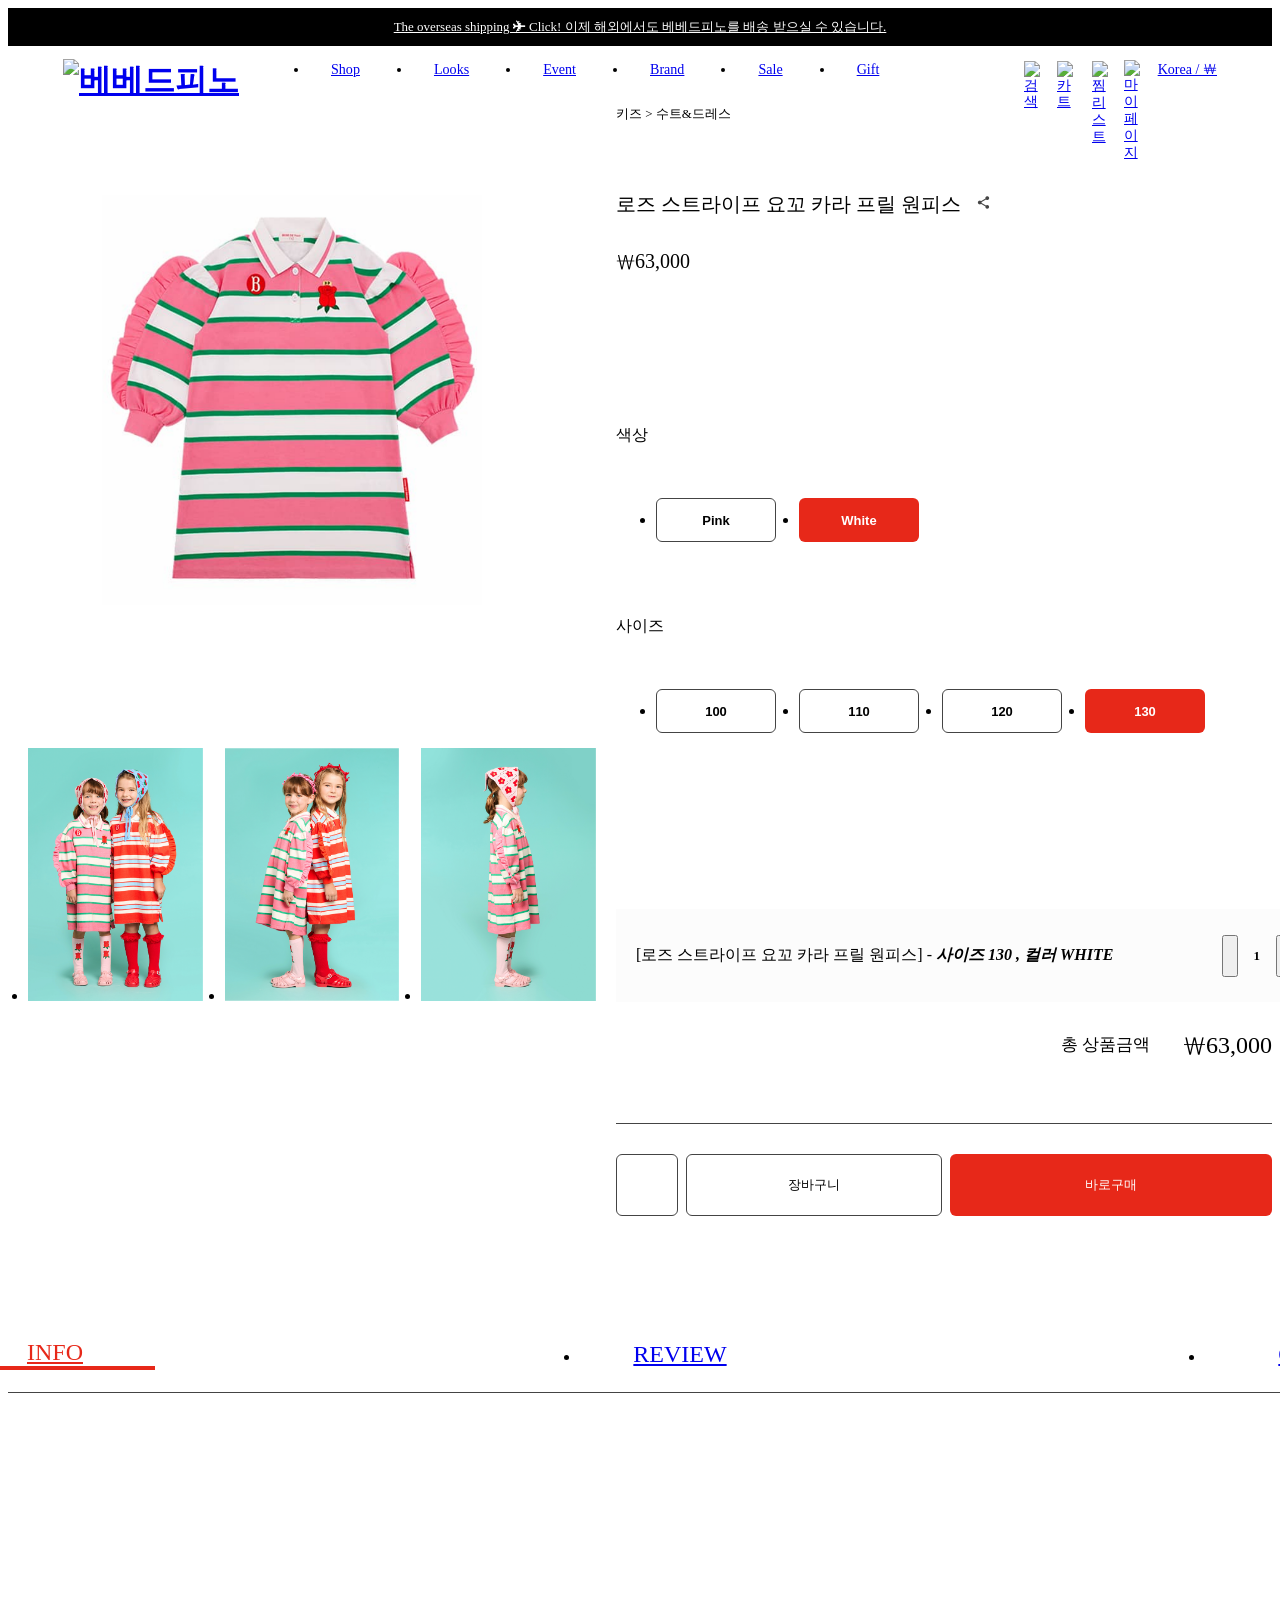
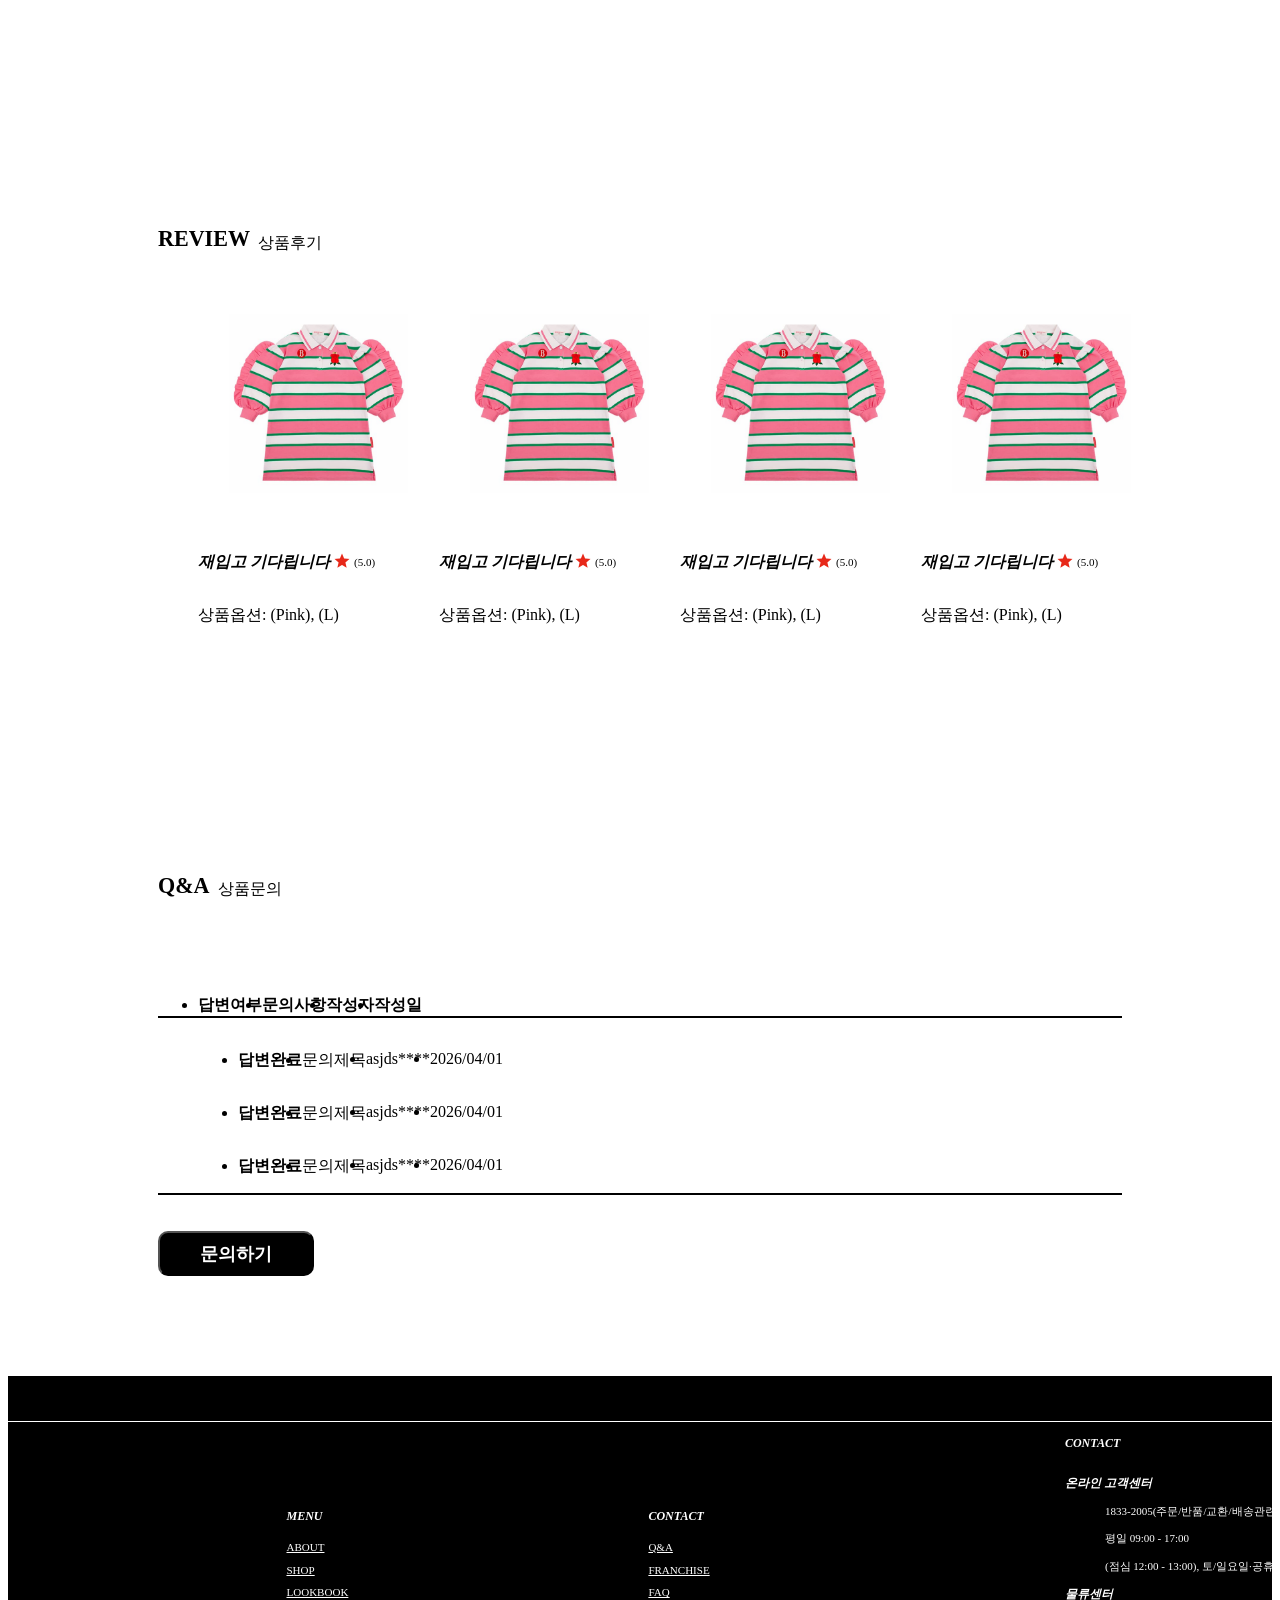
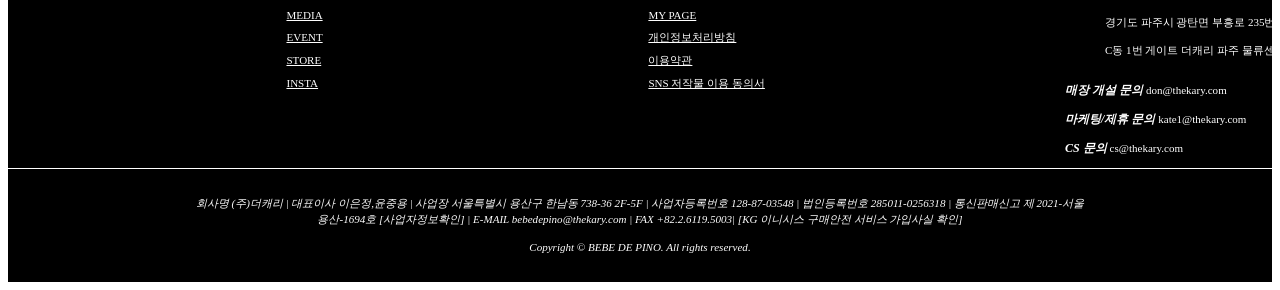
==== commit d7985345: "0420" ====
--- a/product.html
+++ b/product.html
@@ -6,7 +6,7 @@
     <meta name="keywords" content="아동복, 아기옷, 유아복, 아이들옷, 아이들 유행">
     <link rel="shortcut icon" href="./img/common/logo_r.png" type="image/x-icon">
     <meta name="viewport" content="width=device-width, initial-scale=1.0">
-    <title> (포트폴리오) | BxBx Dx xIxO</title>
+    <title>(포트폴리오) | BeBe De PINO</title>
     <!-- 플러그인, 웹글꼴 연결 -->
     <!-- 개별 사용자 디자인 파일 -->
     <!--swiper 필수 css cdn 연결-->
@@ -24,7 +24,7 @@
 </head>
 <body>
     <div class="tie_bnr">
-        <a href="#">The overseas shipping ✈ Click! 이제 해외에서도 *****를 배송 받으실 수 있습니다.</a>
+        <a href="#">The overseas shipping ✈ Click! 이제 해외에서도 베베드피노를 배송 받으실 수 있습니다.</a>
     </div>
     <div id="wrap">
         <header>
@@ -124,16 +124,16 @@
                     </div>
                     <div class="opt_zone">
                         <div class="color_size">
-                            <div class="color">
+                            <div class="opt color">
                                 <p>색상</p>
-                                <ul class="color_btn">
+                                <ul class="btn_ul color_btn">
                                     <li><button type="button">Pink</button></li>
                                     <li><button type="button" class="active">White</button></li>
                                 </ul>
                             </div>
-                            <div class="size">
+                            <div class="opt size">
                                 <p>사이즈</p>
-                                <ul class="size_btn">
+                                <ul class="btn_ul size_btn">
                                     <li><button type="button">100</button></li>
                                     <li><button type="button">110</button></li>
                                     <li><button type="button">120</button></li>
@@ -157,7 +157,7 @@
                         </div>
                         <div class="btn_wrap">
                             <div class="btn_row">
-                                <button type="button" class="wish"><img src="" alt=""></button>
+                                <button type="button" class="wish"><img src="./img/product/zzim_btn.svg" alt=""></button>
                                 <div class="cart_buy">
                                     <button type="button" class="cart">장바구니</button>
                                     <button type="button" class="buy">바로구매</button>
@@ -169,14 +169,13 @@
             </div>
             <nav>
                 <ul class="p_info">
-                    <li>INFO</li>
-                    <li>REVIEW</li>
-                    <li>Q&A</li>
+                    <li><a href="#" class="active">INFO</a></li>
+                    <li><a href="#">REVIEW</a></li>
+                    <li><a href="#">Q&A</a></li>
                 </ul>
             </nav>
             <div id="p_long_img">
-                <img src="" alt="">
-                <img src="" alt="">
+                <img src="./img/sub/rose.jpg" alt="">
             </div>
             <div class="sub_wrap" id="review">
                 <div class="sub_part">
@@ -192,7 +191,7 @@
                                     <div class="rev">
                                         <p>
                                             <em>재입고 기다립니다</em>
-                                            <img src="./img/sub/star.png" alt="별점">
+                                            <span class="star"><img src="./img/sub/star.png" alt="별점"></span>
                                             <span>(5.0)</span>
                                         </p>
                                     </div>
@@ -205,7 +204,7 @@
                                     <div class="rev">
                                         <p>
                                             <em>재입고 기다립니다</em>
-                                            <img src="./img/sub/star.png" alt="별점">
+                                            <span class="star"><img src="./img/sub/star.png" alt="별점"></span>
                                             <span>(5.0)</span>
                                         </p>
                                     </div>
@@ -218,7 +217,7 @@
                                     <div class="rev">
                                         <p>
                                             <em>재입고 기다립니다</em>
-                                            <img src="./img/sub/star.png" alt="별점">
+                                            <span class="star"><img src="./img/sub/star.png" alt="별점"></span>
                                             <span>(5.0)</span>
                                         </p>
                                     </div>
@@ -231,7 +230,7 @@
                                     <div class="rev">
                                         <p>
                                             <em>재입고 기다립니다</em>
-                                            <img src="./img/sub/star.png" alt="별점">
+                                            <span class="star"><img src="./img/sub/star.png" alt="별점"></span>
                                             <span>(5.0)</span>
                                         </p>
                                     </div>
--- a/styles/common.css
+++ b/styles/common.css
@@ -75,7 +75,8 @@
     display: flex;  flex-flow: row nowrap; align-items: end;
 }
 #wrap header .top_bnr .bnr_left .nav li .lnb_depth li a span {width: 10px;}
-#wrap header .top_bnr .bnr_left .nav li .lnb_depth li a span img {width: 100%;}
+#wrap header .top_bnr .bnr_left .nav li .lnb_depth li a span img {width: 100%; margin-left: 1px;
+}
 #wrap header .top_bnr .bnr_left .nav li .lnb_depth li .lnb_depth_2 {
     display: flex; flex-flow: column nowrap;
     text-align: left;
@@ -83,7 +84,6 @@
     margin-top: 13px;
 }
 #wrap header .top_bnr .bnr_left .nav li .lnb_depth li .lnb_depth_2 li {
-    margin-left: 9px;
 }
 #wrap header .top_bnr .bnr_left .nav li .lnb_depth li .lnb_depth_2 li a {
     font-size: 0.75rem; font-weight:300; line-height: 1.5;
@@ -114,8 +114,9 @@
 #wrap main {}
 #wrap main .section {
     margin: 0 auto;
-    padding: 100px 250px;
-    width: 100%;
+    padding: 0 50px;
+    width: 1420px;
+    margin-bottom: 100px;
 }
 #wrap main .section .title {
     width: 100%;
@@ -135,6 +136,7 @@
     font-size: 1.0rem; font-weight: 300;
 }
 #wrap main .section .title .more_btn {}
+#wrap main .section .container {width: 100%;}
 #wrap main * .more_btn u {
     font-size: 0.69rem; font-weight:500;
 }
@@ -150,7 +152,6 @@
 #wrap footer * em {
     font-size: 0.75rem; font-weight:600; line-height: 1.5;
 }
-
 #wrap footer .line_zone {
     display: flex; flex-flow: row nowrap;
     justify-content: center; align-items: center;
--- a/styles/product.css
+++ b/styles/product.css
@@ -1,22 +1,28 @@
 /* product.css */
 #wrap main #salewrap {
-    max-width: 1620px;
+    width: 100%;
+    display: flex; flex-flow: row nowrap; gap:40px;
+    justify-content: space-between; align-items:start;
 }
 #wrap main #salewrap .sale_imgzone {
+    width: 100%;
     display: flex; flex-flow: column nowrap;
     justify-content: center; align-items: center; gap:22px;
 }
 #wrap main #salewrap .sale_imgzone .main_img {
-    width: 924px;
+    display: block;
+    width: 100%;
 }
 #wrap main #salewrap .sale_imgzone .main_img img {width:100%;}
 #wrap main #salewrap .sale_imgzone .sub_imgzone {
+    width: 100%; gap:22px;
     display: flex; flex-flow: row nowrap;
     justify-content:space-between; align-items: center;
 }
 #wrap main #salewrap .sale_imgzone .sub_imgzone li {}
 #wrap main #salewrap .sale_imgzone .sub_imgzone li a {
-    width: 293px;
+    display: block;
+    width: 100%;
 }
 #wrap main #salewrap .sale_imgzone .sub_imgzone li a img {width:100%;}
 #wrap main #salewrap .sale_info {
@@ -25,79 +31,237 @@
 #wrap main #salewrap .sale_info .p_cate {
     font-size: 0.81rem; font-weight: 200;
 }
-#wrap main #salewrap .sale_info .prod_info {}
-#wrap main #salewrap .sale_info .prod_info .p_name_link {}
+#wrap main #salewrap .sale_info .prod_info {
+    margin-top: 48px;
+}
+#wrap main #salewrap .sale_info .prod_info .p_name_link {
+    display: flex; flex-flow: row; gap: 15px;
+    align-items: center;
+}
 #wrap main #salewrap .sale_info .prod_info .p_name_link p {
     font-size: 1.25rem;
 }
-#wrap main #salewrap .sale_info .prod_info .p_name_link .share_link {}
+#wrap main #salewrap .sale_info .prod_info .p_name_link .share_link {
+    display: inline-block;
+    width: 15px;
+}
 #wrap main #salewrap .sale_info .prod_info .p_name_link .share_link img {width:100%;}
-#wrap main #salewrap .sale_info .prod_info .p_price {}
-#wrap main #salewrap .sale_info .opt_zone {}
+#wrap main #salewrap .sale_info .prod_info .p_price {
+    margin-top: 10px;
+    font-size: 1.25rem; font-weight: 500;
+}
+#wrap main #salewrap .sale_info .opt_zone {
+    margin-top: 134px;
+}
 #wrap main #salewrap .sale_info .opt_zone .color_size {}
+#wrap main #salewrap .sale_info .opt_zone .color_size .opt {
+    display: flex; flex-flow: column nowrap; gap:20px;
+}
+#wrap main #salewrap .sale_info .opt_zone .color_size .opt .btn_ul {
+    display: flex; flex-flow: row nowrap; gap:23px;
+}
+#wrap main #salewrap .sale_info .opt_zone .color_size .opt .btn_ul li {}
+#wrap main #salewrap .sale_info .opt_zone .color_size .opt .btn_ul li button {
+    font-size: 0.81rem; font-weight: 600;
+    width: 120px; height: 44px;
+    border: #444 solid 0.3px; border-radius: 6px;
+    background-color: #fff;
+    color: #000;
+}
+#wrap main #salewrap .sale_info .opt_zone .color_size .opt .btn_ul li button.active {
+    font-size: 0.81rem; font-weight: 600;
+    width: 120px; height: 44px;
+    border-radius: 6px;
+    border: none; 
+    background-color: #E72819;
+    color: #fff;
+}
 #wrap main #salewrap .sale_info .opt_zone .color_size .color {}
 #wrap main #salewrap .sale_info .opt_zone .color_size .color p {}
 #wrap main #salewrap .sale_info .opt_zone .color_size .color .color_btn {}
 #wrap main #salewrap .sale_info .opt_zone .color_size .color .color_btn li {}
 #wrap main #salewrap .sale_info .opt_zone .color_size .color .color_btn li button {}
 #wrap main #salewrap .sale_info .opt_zone .color_size .color .color_btn li button.active {}
-#wrap main #salewrap .sale_info .opt_zone .color_size .size {}
+#wrap main #salewrap .sale_info .opt_zone .color_size .size {
+    margin-top: 42px;
+}
 #wrap main #salewrap .sale_info .opt_zone .color_size .size p {}
 #wrap main #salewrap .sale_info .opt_zone .color_size .size .size_btn {}
 #wrap main #salewrap .sale_info .opt_zone .color_size .size .size_btn li {}
 #wrap main #salewrap .sale_info .opt_zone .color_size .size .size_btn li button {}
 #wrap main #salewrap .sale_info .opt_zone .color_size .size .size_btn li button.active {}
-#wrap main #salewrap .sale_info .opt_zone .select {}
-#wrap main #salewrap .sale_info .opt_zone .select .select_grey {}
-#wrap main #salewrap .sale_info .opt_zone .select .select_grey p {}
-#wrap main #salewrap .sale_info .opt_zone .select .select_grey p em {}
-#wrap main #salewrap .sale_info .opt_zone .select .select_grey .select_box {}
+#wrap main #salewrap .sale_info .opt_zone .select {
+    margin-top: 160px;
+}
+#wrap main #salewrap .sale_info .opt_zone .select .select_grey {
+    background-color: #FCFCFC;
+    padding: 20px 20px;
+    width: 100%;
+    display: flex; flex-flow: row nowrap;
+    justify-content: space-between; align-items: center;
+}
+#wrap main #salewrap .sale_info .opt_zone .select .select_grey p {
+    font-weight: 300;
+}
+#wrap main #salewrap .sale_info .opt_zone .select .select_grey p em {
+    font-weight: 600;
+}
+#wrap main #salewrap .sale_info .opt_zone .select .select_grey .select_box {
+    display: flex; flex-flow: row nowrap; gap:16px;
+}
 #wrap main #salewrap .sale_info .opt_zone .select .select_grey .select_box button {}
 #wrap main #salewrap .sale_info .opt_zone .select .select_grey .select_box button img {width:100%;}
-#wrap main #salewrap .sale_info .opt_zone .select .select_grey .select_box p {}
-#wrap main #salewrap .sale_info .opt_zone .select .select_sum {}
+#wrap main #salewrap .sale_info .opt_zone .select .select_grey .select_box p {
+    font-size: 0.81rem; font-weight:600;
+}
+#wrap main #salewrap .sale_info .opt_zone .select .select_sum {
+    font-size: 1.06rem;
+    display: flex; flex-flow: row nowrap; gap:33px;
+    align-items: center; justify-content: right;
+    margin-top: 14px;
+}
 #wrap main #salewrap .sale_info .opt_zone .select .select_sum p {}
-#wrap main #salewrap .sale_info .opt_zone .select .select_sum .price_sum {}
-#wrap main #salewrap .sale_info .opt_zone .btn_wrap {}
-#wrap main #salewrap .sale_info .opt_zone .btn_wrap .btn_row {}
-#wrap main #salewrap .sale_info .opt_zone .btn_wrap .btn_row .wish {}
-#wrap main #salewrap .sale_info .opt_zone .btn_wrap .btn_row .wish img {width:100%;}
-#wrap main #salewrap .sale_info .opt_zone .btn_wrap .btn_row .cart_buy {}
-#wrap main #salewrap .sale_info .opt_zone .btn_wrap .btn_row .cart_buy .cart {}
-#wrap main #salewrap .sale_info .opt_zone .btn_wrap .btn_row .cart_buy .buy {}
+#wrap main #salewrap .sale_info .opt_zone .select .select_sum .price_sum {
+    font-weight: 500;
+    font-size: 1.5rem;
+}
+#wrap main #salewrap .sale_info .opt_zone .btn_wrap {
+    margin-top: 50px;
+    width: 100%;
+    padding-top: 30px;
+    border-top: #444 solid 1px;
+}
+#wrap main #salewrap .sale_info .opt_zone .btn_wrap .btn_row {
+    display: flex; flex-flow: row nowrap; gap:8px;
+}
+#wrap main #salewrap .sale_info .opt_zone .btn_wrap .btn_row .wish {
+    width: 62px; height: 62px;
+    border: #444 solid 0.3px; border-radius: 6px;
+    background-color: #fff;
+    color: #000;
+}
+#wrap main #salewrap .sale_info .opt_zone .btn_wrap .btn_row .wish img {width:28px;}
+#wrap main #salewrap .sale_info .opt_zone .btn_wrap .btn_row .cart_buy {
+    display: flex; flex-flow: row nowrap; gap:8px;
+}
+#wrap main #salewrap .sale_info .opt_zone .btn_wrap .btn_row .cart_buy .cart {
+    width: 256px; height: 62px;
+    border: #444 solid 0.3px; border-radius: 6px;
+    background-color: #fff;
+    color: #000;
+}
+#wrap main #salewrap .sale_info .opt_zone .btn_wrap .btn_row .cart_buy .buy {
+    width: 322px; height: 62px;
+    border-radius: 6px;
+    border: none; 
+    background-color: #E72819;
+    color: #fff;
+}
 #wrap main nav {}
-#wrap main nav .p_info {}
+#wrap main nav .p_info {
+    width: 100%; height: 76px;
+    display: flex; flex-flow: row nowrap; gap: 425px;
+    justify-content: center; align-items: center;
+    border-bottom: #444 solid 0.5px;
+    margin: 100px 0;
+}
 #wrap main nav .p_info li {}
-#wrap main #p_long_img {}
+#wrap main nav .p_info li a {
+    display: inline-block;
+    width: 200px;
+    text-align: center;
+    font-size: 1.5rem; font-weight: 500;
+}
+#wrap main nav .p_info li .active {
+    color: #E72819; border-bottom: #E72819 solid 4px;
+}
+#wrap main #p_long_img {
+    margin: 0 auto;
+    width: 1046px;
+    padding: 100px 0;
+}
 #wrap main #p_long_img img {width:100%;}
-#wrap main .sub_wrap {}
+#wrap main .sub_wrap {
+    padding: 100px 150px;
+}
+
+#wrap main .sub_wrap .sub_part .title {
+    display: flex; flex-flow: row nowrap; gap: 8px;
+    align-items: end;
+}
+#wrap main .sub_wrap .sub_part .title h1 {
+    font-size: 1.38rem; font-weight: 600;
+}
+#wrap main .sub_wrap .sub_part .title p {line-height: 1.0;}
+#wrap main .sub_wrap .sub_part .contents {}
+
 #wrap main #review {}
 #wrap main #review .sub_part {}
-#wrap main #review .sub_part .title {}
-#wrap main #review .sub_part .title h1 {}
-#wrap main #review .sub_part .title p {}
-#wrap main #review .sub_part .contents {}
-#wrap main #review .sub_part .contents .r_list {}
-#wrap main #review .sub_part .contents .r_list li {}
-#wrap main #review .sub_part .contents .r_list li .rev_more {}
+#wrap main #review .sub_part .contents .r_list {
+    width: 100%;
+    display: flex; flex-flow: row nowrap;
+    justify-content: space-between;
+}
+#wrap main #review .sub_part .contents .r_list li {
+    width: 360px;
+    display: flex; flex-flow: column nowrap; gap: 8px;
+}
+#wrap main #review .sub_part .contents .r_list li .rev_more {
+    display: block; width: 100%;
+}
 #wrap main #review .sub_part .contents .r_list li .rev_more img {width:100%;}
 #wrap main #review .sub_part .contents .r_list li .rev_cont {}
-#wrap main #review .sub_part .contents .r_list li .rev_cont .rev {}
-#wrap main #review .sub_part .contents .r_list li .rev_cont .rev p {}
-#wrap main #review .sub_part .contents .r_list li .rev_cont .rev p em {}
-#wrap main #review .sub_part .contents .r_list li .rev_cont .rev p img {width:100%;}
-#wrap main #review .sub_part .contents .r_list li .rev_cont .rev p span {}
+#wrap main #review .sub_part .contents .r_list li .rev_cont .rev {
+    display: flex; flex-flow: column nowrap; gap: 3px;
+}
+#wrap main #review .sub_part .contents .r_list li .rev_cont .rev p {
+    display: flex; flex-flow: row nowrap; gap: 3px; align-items: center;
+}
+#wrap main #review .sub_part .contents .r_list li .rev_cont .rev p em {
+    font-weight: 600;
+}
+#wrap main #review .sub_part .contents .r_list li .rev_cont .rev p .star {width: 18px;}
+#wrap main #review .sub_part .contents .r_list li .rev_cont .rev p .star img {width:100%;}
+#wrap main #review .sub_part .contents .r_list li .rev_cont .rev p span {
+    font-size: 0.69rem; font-weight: 200;
+}
 #wrap main #review .sub_part .contents .r_list li .rev_cont .rev_optin {}
 #wrap main #qna .sub_part {}
 #wrap main #qna .sub_part .title {}
 #wrap main #qna .sub_part .title h1 {}
 #wrap main #qna .sub_part .title p {}
-#wrap main #qna .sub_part .contents {}
-#wrap main #qna .sub_part .contents .qna_table {}
-#wrap main #qna .sub_part .contents .qna_table dt {}
-#wrap main #qna .sub_part .contents .qna_table dt .qna_dt {}
-#wrap main #qna .sub_part .contents .qna_table dt .qna_dt li {}
+#wrap main #qna .sub_part .contents {
+    margin-top: 50px; width: 100%;
+    display: flex; flex-flow: column nowrap;
+    gap:20px;
+    justify-content: right;
+}
+#wrap main #qna .sub_part .contents .qna_table {
+    width: 100%;
+    display: flex; flex-flow: column nowrap; 
+    border-bottom: solid 2px #000;
+}
+#wrap main #qna .sub_part .contents .qna_table dt {
+    font-weight: 600;
+}
+#wrap main #qna .sub_part .contents .qna_table dt .qna_dt {
+    display: flex; flex-flow: row nowrap;
+    border-bottom: solid 2px #000;
+}
+#wrap main #qna .sub_part .contents .qna_table dt .qna_dt li {
+    font-weight: 600;
+}
 #wrap main #qna .sub_part .contents .qna_table dd {}
-#wrap main #qna .sub_part .contents .qna_table dd .qna_dd {}
+#wrap main #qna .sub_part .contents .qna_table dd .qna_dd {
+    display: flex; flex-flow: row nowrap; 
+}
 #wrap main #qna .sub_part .contents .qna_table dd .qna_dd li {}
-#wrap main #qna .sub_part .contents #write_btn {}+#wrap main #qna .sub_part .contents .qna_table dd .qna_dd li:first-child {
+    font-weight: 600;
+}
+#wrap main #qna .sub_part .contents #write_btn {
+    color: #fff; background-color: #000;
+    width: 156px; height:45px;
+    border-radius: 10px;
+    font-size: 1.13rem; font-weight:600;
+}
--- a/styles/responsive.css
+++ b/styles/responsive.css
@@ -53,7 +53,7 @@
 
 /* -------------------------------------------------메인~섹션별 */
     #wrap main .section {
-        padding: 100px 80px;
+        width: 864px;
     }
     #wrap main .section .title .title_info h1 {
         font-size: 1.31rem;
@@ -65,35 +65,344 @@
         font-size: 0.5rem;
     }
 /* -------------------------------------------------1.new */
-    #wrap main #new_product .container .product_new li {
+    #wrap main #new_product .container .product_list li {
         max-width: 216px;
     }
-    #wrap main #new_product .container .product_new li .p_info p {
-        font-size: 0.69rem;
-    }
-    #wrap main #new_product .container .product_new li .p_info .price {
+    #wrap main #new_product .container .product_list li .p_info p {
+        font-size: 0.69rem;
+    }
+    #wrap main #new_product .container .product_list li .p_info .price {
         font-size: 0.81rem;
     }
 /* -------------------------------------------------2.insta */
-    #wrap main #insta .container .r_logo {
+    #wrap main #insta .container .red_logo {
         display:none;
 }
+/* -------------------------------------------------3.member */
+
+#wrap main #members_bnr {
+    padding: 50px 80px;
+}
+#wrap main #members_bnr a {
+    height: 208px;
+}
+#wrap main #members_bnr a img {width: max-content; height: 45px;}
+
+#wrap main #members_bnr a p {
+    font-size: 0.94rem;
+}
+/* -------------------------------------------------3.collabo */
+    #wrap main #collabo .container .tab_title a {
+        font-size: 0.94rem; 
+    }
+    #wrap main #collabo .container .tab_contents .peanuts .collabo_mainlink a {
+        background-image: url(../img/colla_01_t.png);
+    }
+    #wrap main #collabo .container .tab_contents .peanuts .card_imgs .p_keyring {
+        background-image: url(../img/colla_03_t.png);
+    }
+    #wrap main #collabo .container .tab_contents .peanuts .card_imgs .p_cp {
+        background-image: url(../img/colla_02_t.png);
+    }
+    #wrap main #collabo .container .tab_contents .peanuts .card_imgs .p_show {
+        background-image: url(../img/colla_04_t.png);
+    }
+    #wrap main #collabo .container .tab_contents .peanuts .collabo_mainlink a {
+        width: 557px; height: 460px;
+    }
+    #wrap main #collabo .container .tab_contents .peanuts .card_imgs {
+        width: 297px;
+    }
+    #wrap main #collabo .container .tab_contents .peanuts .card_imgs a {
+        max-width:297px;
+    }
+/* -------------------------------------------------4.lookbook */
+    #wrap main #lookbook .container .bigbdle .bigwrapper .swiper-slide {
+        flex-flow: column nowrap; gap:20px;
+        justify-content: center;
+    }
+    #wrap main #lookbook .container .bigbdle .bigwrapper .swiper-slide .lbmain {
+        width: 864px; height: 754px;
+        background-image: url(../img/looks/look_main_t.jpg);
+    }
+    #wrap main #lookbook .container .bigbdle .bigwrapper .swiper-slide .right_wrap .slide_title h2 {
+        font-size: 1.38rem;
+    }
+    #wrap main #lookbook .container .bigbdle .bigwrapper .swiper-slide .right_wrap .slide_title h2 em {
+        font-size: 1.56rem;
+    }
+    #wrap main #lookbook .container .bigbdle .bigwrapper .swiper-slide .right_wrap .slide_title {
+        width: 100%;
+        margin-bottom: 20px;
+    }
+    #wrap main #lookbook .container .bigbdle .pnum {
+        left: 45%; bottom:0;
+    }
+    #wrap main #lookbook .container .bigbdle .bigwrapper .swiper-slide .right_wrap .lb_swiper .swiper-wrapper .swiper-slide .p_info p {
+    font-size: 0.69rem;
+}
+    #wrap main #lookbook .container .bigbdle .bigwrapper .swiper-slide .right_wrap .lb_swiper .swiper-wrapper .swiper-slide .p_info .price {
+    font-size: 0.81rem;
+}
+    #wrap main #lookbook .container .bigbdle .bigwrapper .swiper-slide .right_wrap .lb_swiper .swiper-wrapper .swiper-slide .p_img .kidsmark {
+    top: 12%; right: 7%;
+    width: 40px; height: 40px;
+}
+
+/* -------------------------------------------------5.brand */
+    #wrap main #brand .container .swiper .swiper-scrollbar {
+        width: 746px; bottom: 37.5px;
+    }
+    #wrap main #brand .container .swiper .swiper-scrollbar .swiper-scrollbar-drag {
+        width: 208px;
+    }
+    #wrap main #brand .container .swiper .swiper-wrapper .swiper-slide .slide_blk .b_logo {
+        width: 250px;
+    }
+    #wrap main #brand .container .swiper .swiper-wrapper .swiper-slide .slide_blk .brand_info {
+        font-size: 0.69rem;
+    }
+    #wrap main #brand .container .swiper .swiper-wrapper .swiper-slide .slide_blk .brand_btn p {
+        font-size: 0.69rem;
+    }
+    #wrap main #brand .container .swiper .swiper-wrapper .swiper-slide .slide_blk .brand_btn {
+        padding: 3px 30px 0; height: 24px; width: max-content;
+    }
+/* -------------------------------------------------6.footer */
+    #wrap footer * {
+        font-size: 0.5rem;
+    }
+    #wrap footer * em {
+        font-size: 0.56rem;
+    }
+    #wrap footer .line_zone {
+        gap:60px;
+    }
+}
+@media screen and (max-width:750px) {
+/* -------------------------------------------------띠배너 */
+    .tie_bnr {
+    display: none;
+    }
+
+/* -------------------------------------------------~헤더 */
+    #wrap header .top_bnr {
+        padding: 0 15px;
+    }
+
+    #wrap header .top_bnr .bnr_left .nav {
+    font-size: 0.63rem; gap: 10px;
+    }
+    #wrap header .top_bnr .bnr_left .nav li a {
+    font-size: 0.63rem; 
+    }
+    #wrap header .top_bnr .bnr_left h1 {
+    width: 111px; height: 14px;
+    }
+    #wrap header .top_bnr .bnr_right a {
+    font-size: 0.63rem;
+    }
+    #wrap header .top_bnr .bnr_right a:nth-child(1) {width: 12px; height: 12px;}
+    #wrap header .top_bnr .bnr_right a:nth-child(2) {width: 13px; height: 11px;}
+    #wrap header .top_bnr .bnr_right a:nth-child(3) {width: 14px; height: 14px;}
+    #wrap header .top_bnr .bnr_right a:nth-child(4) {width: 12px; height: 12px;}
+    #wrap header .top_bnr .bnr_right a:nth-child(5) {line-height: 1.8;}
+    #wrap header .top_bnr .bnr_left .nav li .lnb_depth li .lnb_depth_2 li a {
+    font-size: 0.63rem;
+    }
+
+/* -------------------------------------------------히어로배너 */
+    #wrap main #hero_bnr .heroswiper .swiper-scrollbar {
+        width: 304px;
+    }
+    #wrap main #hero_bnr .heroswiper .swiper-scrollbar .swiper-scrollbar-drag {
+        width: 97px;
+    }
+    #wrap main #hero_bnr .heroswiper .swiper-wrapper .swiper-slide {
+        width: 100%;
+        height: 835px;
+    }
+    #wrap main #hero_bnr .heroswiper .swiper-wrapper .slide1 {
+        background-image: url(../img/herobnr-m2-2.jpg);
+    }
+    #wrap main #hero_bnr .heroswiper .swiper-wrapper .slide2 {
+        background-image: url(../img/herobnr-m2-2.jpg);
+    }
+
+/* -------------------------------------------------메인~섹션별 */
+    #wrap main .section {
+        width: 372px;
+    }
+    #wrap main .section .title .title_info h1 {
+        font-size: 0.94rem;
+    }
+    #wrap main .section .title .title_info p {
+        font-size: 0.5rem;
+    }
+/* -------------------------------------------------1.new */
+    #wrap main #new_product .container .product_list {
+        flex-flow: row wrap;
+        gap:10px;
+    }
+    #wrap main #new_product .container .product_new_2 {
+        display: none;
+    }
+    #wrap main #new_product .container .product_list li {
+        min-width: 181px;
+    }
+    #wrap main #new_product .container .product_list li .p_info p {
+        font-size: 0.69rem;
+    }
+    #wrap main #new_product .container .product_list li .p_info .price {
+        font-size: 0.81rem;
+    }
+/* -------------------------------------------------2.insta */
+    #wrap main #insta .container .red_logo {
+        display:none;
+    }
 /* -------------------------------------------------3.member */
     #wrap main #members_bnr {
-        padding: 50px 80px;
-    }
+        padding: 50px 0;
+    }
+    #wrap main #members_bnr a {
+        width: 100%; height: 61px;
+        background-image: url(../img/member.png);
+        background-size: cover;
+        background-position: center;
+        gap:16px;
+    }
+    #wrap main #members_bnr a img {width: max-content; height: 21px;}
+
     #wrap main #members_bnr a p {
-        font-size: 0.94rem;
+        font-size: 0.5rem;
     }
 /* -------------------------------------------------3.collabo */
-
+    #wrap main #collabo .container .tab_title {
+        margin-bottom: 15px;
+    }
     #wrap main #collabo .container .tab_title a {
-        font-size: 0.94rem; 
-    }
-    #wrap main #collabo .container .tab_contents .peanuts .collabo_mainlink {
-        width: 557px; height: 460px;
-    }
-
-}
-
-@media screen and (max-width:401px) {}
+        font-size: 0.69rem; 
+    }
+    #wrap main #collabo .container .tab_contents .contents {
+        flex-flow: column nowrap; gap:5px;
+    }
+    #wrap main #collabo .container .tab_contents .peanuts .card_imgs {
+        width: 100%;
+        display: flex; flex-flow: row nowrap;
+        justify-content: space-between;
+        gap:5px;
+    }
+    #wrap main #collabo .container .tab_contents .peanuts .collabo_mainlink a {
+        background-image: url(../img/colla_01_t.png);
+        width: 100%;
+        aspect-ratio: 908 / 760; /* 비율 유지, width만 조정 */
+    }
+    #wrap main #collabo .container .tab_contents .peanuts .card_imgs .p_keyring {
+        background-image: url(../img/colla_03_m.jpg);
+    }
+    #wrap main #collabo .container .tab_contents .peanuts .card_imgs .p_cp {
+        background-image: url(../img/colla_02_m.jpg);
+    }
+    #wrap main #collabo .container .tab_contents .peanuts .card_imgs .p_show {
+        background-image: url(../img/colla_04_m.png);
+    }
+    #wrap main #collabo .container .tab_contents .peanuts .card_imgs {
+        width: 100%;
+    }
+    #wrap main #collabo .container .tab_contents .peanuts .card_imgs a {
+        aspect-ratio: 120 / 223;
+}
+/* -------------------------------------------------4.lookbook */
+    #wrap main #lookbook .container .bigbdle .bigwrapper .swiper-slide {
+        flex-flow: column nowrap; gap:10px;
+        justify-content: center;
+    }
+    #wrap main #lookbook .container .bigbdle .bigwrapper .swiper-slide .lbmain {
+        width: 100%; height: 511px;
+        margin-bottom: 5px;
+    }
+    #wrap main #lookbook .container .bigbdle .bigwrapper .swiper-slide .right_wrap .slide_title h2 {
+        font-size: 0.88rem;
+    }
+    #wrap main #lookbook .container .bigbdle .bigwrapper .swiper-slide .right_wrap .slide_title h2 em {
+        font-size: 1.0rem;
+    }
+    #wrap main #lookbook .container .bigbdle .bigwrapper .swiper-slide .right_wrap .slide_title {
+        margin-bottom: 20px;
+    }
+    #wrap main #lookbook .container .bigbdle .pnum {
+        left: 42%; bottom:0;
+    }
+    #wrap main #lookbook .container .bigbdle .bigwrapper .swiper-slide .right_wrap .lb_swiper .swiper-wrapper .swiper-slide .p_info p {
+        font-size: 0.50rem;
+    }
+    #wrap main #lookbook .container .bigbdle .bigwrapper .swiper-slide .right_wrap .lb_swiper .swiper-wrapper .swiper-slide .p_info .price {
+        font-size: 0.63rem;
+    }
+    #wrap main #lookbook .container .bigbdle .bigwrapper .swiper-slide .right_wrap .lb_swiper .swiper-wrapper .swiper-slide .p_img .kidsmark {
+        top: 25%; right: 7%;
+        width: 20px; height: 20px;
+    }
+
+/* -------------------------------------------------5.brand */
+    /* 모바일: 슬라이드 높이를 뷰포트에 맞게 줄이기 */
+    #wrap main #brand .container .swiper .swiper-wrapper .swiper-slide {
+        width: 100%;
+    }
+    #wrap main #brand .container .swiper .swiper-scrollbar {
+        width: 335px; bottom: 37.5px;
+    }
+    #wrap main #brand .container .swiper .swiper-scrollbar .swiper-scrollbar-drag {
+        width: 108px;
+    }
+    #wrap main #brand .container .swiper .swiper-wrapper .swiper-slide .slide_blk .b_logo {
+        width: 250px;
+    }
+    #wrap main #brand .container .swiper .swiper-wrapper .swiper-slide .slide_blk .brand_info {
+        font-size: 0.69rem;
+    }
+    #wrap main #brand .container .swiper .swiper-wrapper .swiper-slide .slide_blk .brand_btn p {
+        font-size: 0.69rem;
+    }
+    #wrap main #brand .container .swiper .swiper-wrapper .swiper-slide .slide_blk .brand_btn {
+        padding: 3px 30px 0; height: 24px; width: max-content;
+    }
+/* -------------------------------------------------6.footer */
+    #wrap footer * {
+        font-size: 0.44rem;
+    }
+    #wrap footer .line_zone .f_contact p {
+        margin-bottom: 16px;
+    }
+    #wrap footer .line_zone {
+        gap:35px;
+        border-top : 0.5px solid #fff;
+        border-bottom : 0.5px solid #fff;
+    }
+    #wrap footer .line_zone .f_menu + .f_line {
+        display: none;
+    }
+    #wrap footer .line_zone .f_line {
+        height:140px;
+        width: 0.5px;
+    }
+    #wrap footer .line_zone .f_contact .f_bundle a:nth-child(5),
+    #wrap footer .line_zone .f_contact .f_bundle a:nth-child(6),
+    #wrap footer .line_zone .f_contact .f_bundle a:nth-child(7),
+    #wrap footer .line_zone .f_contact .f_bundle a:nth-child(8) {
+        display: none;
+    }
+    #wrap footer .line_zone .f_menu {
+        display: none;
+    }
+    #wrap footer .line_zone .logozone a img {
+        width: 100%; height: 42px;
+    }
+    #wrap footer .line_zone .f_customer .f_bundle .c_cs {
+        display: none;
+    }
+    #wrap footer address {
+        width: 372px;
+    }
+
+}
